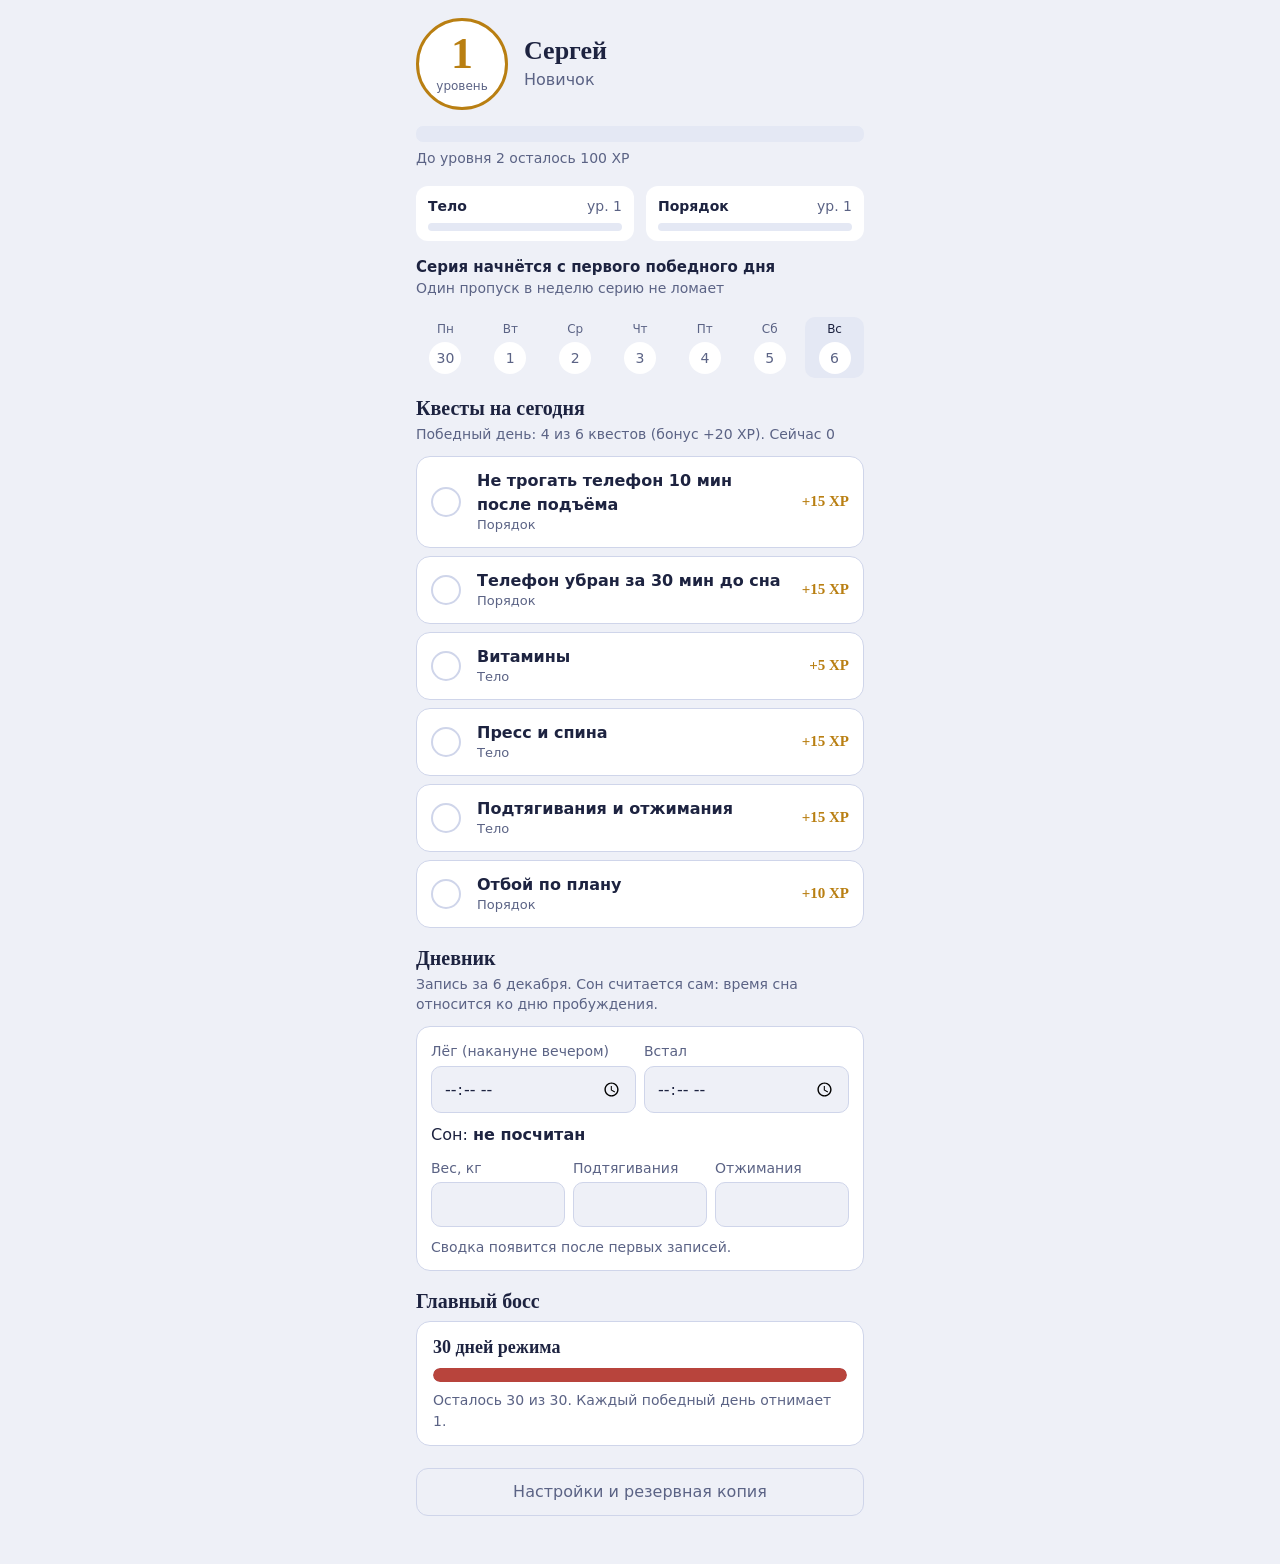
==== index.html @ e1e1463c "Add files via upload" ====
<!doctype html>
<html lang="ru">
<head>
<meta charset="utf-8">
<meta name="viewport" content="width=device-width, initial-scale=1, viewport-fit=cover">
<meta name="apple-mobile-web-app-capable" content="yes">
<meta name="mobile-web-app-capable" content="yes">
<meta name="apple-mobile-web-app-status-bar-style" content="black-translucent">
<meta name="apple-mobile-web-app-title" content="Квесты дня">
<meta name="theme-color" content="#161b2e">
<meta name="color-scheme" content="dark light">
<link rel="apple-touch-icon" href="[data-uri]">
<link rel="icon" href="[data-uri]">
<title>Квесты дня</title>
<style>
:root{
  --bg:#161b2e; --surface:#1f2640; --surface2:#283052; --line:#343e66;
  --text:#ece9f4; --muted:#9ba2c2;
  --gold:#e9b44c; --gold-ink:#2b1f05;
  --moss:#7cc79a; --moss-ink:#0f2a1b; --moss-bg:rgba(124,199,154,.14);
  --blood:#d9645b;
  --serif:"Iowan Old Style","Palatino Linotype",Georgia,serif;
  --sans:-apple-system,"SF Pro Text",system-ui,"Segoe UI",Roboto,sans-serif;
}
@media (prefers-color-scheme: light){
  :root{
    --bg:#eef0f7; --surface:#ffffff; --surface2:#e4e8f4; --line:#cfd5ea;
    --text:#1d2340; --muted:#5b6385;
    --gold:#b97f12; --gold-ink:#ffffff;
    --moss:#2f8a58; --moss-ink:#ffffff; --moss-bg:rgba(47,138,88,.12);
    --blood:#b8443c;
  }
}
*{box-sizing:border-box;-webkit-tap-highlight-color:transparent}
html,body{margin:0;background:var(--bg);color:var(--text);font:16px/1.45 var(--sans)}
body{padding:env(safe-area-inset-top) env(safe-area-inset-right) env(safe-area-inset-bottom) env(safe-area-inset-left)}
button,input,select,textarea{font:inherit;color:inherit}
button{cursor:pointer}
:focus-visible{outline:3px solid var(--gold);outline-offset:2px}
#app{max-width:480px;margin:0 auto;padding:18px 16px 48px}

.notice{background:var(--surface2);border-left:4px solid var(--blood);padding:10px 12px;border-radius:8px;font-size:14px;margin-bottom:14px}

/* Персонаж: единственный «громкий» элемент */
.hero{display:flex;align-items:center;gap:16px}
.lvl{flex:none;width:92px;height:92px;border-radius:50%;border:3px solid var(--gold);display:flex;flex-direction:column;align-items:center;justify-content:center;background:var(--surface)}
.lvl-n{font:700 44px/1 var(--serif);color:var(--gold)}
.lvl-w{font-size:12px;color:var(--muted);margin-top:2px}
.who h1{margin:0;font:700 26px/1.15 var(--serif)}
.who p{margin:2px 0 0;color:var(--muted)}
.bar{height:14px;border-radius:7px;background:var(--surface2);overflow:hidden}
.bar i{display:block;height:100%;border-radius:7px;background:var(--gold);transition:width .5s ease}
.xp{margin-top:16px;height:16px}
.hint{margin:6px 0 0;font-size:14px;color:var(--muted)}

.spheres{display:grid;grid-template-columns:1fr 1fr;gap:12px;margin-top:18px}
.sph{background:var(--surface);border-radius:12px;padding:10px 12px}
.sph-top{display:flex;justify-content:space-between;font-size:14px;margin-bottom:6px}
.sph-top b{font-weight:600}
.sph-top span{color:var(--muted)}
.sph .bar{height:8px}
.sph .bar i{background:var(--moss)}

.streak{margin:16px 0 0;font-size:15px}
.streak b{font-weight:700}
.streak span{display:block;color:var(--muted);font-size:14px}

.week{display:grid;grid-template-columns:repeat(7,1fr);gap:6px;margin:18px 0 6px}
.day{background:none;border:0;padding:4px 0;display:flex;flex-direction:column;align-items:center;gap:4px;border-radius:10px;min-height:56px}
.day .wd{font-size:12px;color:var(--muted)}
.day .num{width:32px;height:32px;border-radius:50%;display:flex;align-items:center;justify-content:center;font-size:14px;border:2px solid transparent;color:var(--muted);background:var(--surface)}
.day.part .num{border-color:var(--gold);color:var(--text)}
.day.win .num{background:var(--gold);color:var(--gold-ink);font-weight:700}
.day.sel{background:var(--surface2)}
.day.sel .wd{color:var(--text)}

h2{font:700 20px/1.2 var(--serif);margin:18px 0 4px}
.sub{margin:0 0 12px;color:var(--muted);font-size:14px}
.sub.ok{color:var(--moss)}

.quest{width:100%;display:grid;grid-template-columns:34px 1fr auto;gap:12px;align-items:center;text-align:left;background:var(--surface);border:1px solid var(--line);border-radius:14px;padding:12px 14px;margin-bottom:8px;min-height:64px;transition:background .2s,border-color .2s}
.quest .chk{width:30px;height:30px;border-radius:50%;border:2px solid var(--line);display:flex;align-items:center;justify-content:center}
.quest .chk svg{width:16px;height:16px;stroke:var(--moss-ink);stroke-width:3;fill:none;opacity:0}
.quest .qt{display:block;font-weight:600}
.quest .qs{display:block;font-size:13px;color:var(--muted)}
.quest .qx{font:700 15px var(--serif);color:var(--gold)}
.quest.done{background:var(--moss-bg);border-color:var(--moss)}
.quest.done .chk{background:var(--moss);border-color:var(--moss)}
.quest.done .chk svg{opacity:1}
.quest.done .qt{color:var(--muted)}
.empty{background:var(--surface);border-radius:14px;padding:16px;color:var(--muted)}

.boss{background:var(--surface);border:1px solid var(--line);border-radius:14px;padding:14px 16px;margin-top:8px}
.boss h3{margin:0 0 10px;font:700 18px/1.25 var(--serif)}
.boss .bar i{background:var(--blood)}
.boss p{margin:8px 0 0;font-size:14px;color:var(--muted)}
.boss.dead{border-color:var(--gold)}
.boss.dead h3{color:var(--gold)}

.btn{display:block;width:100%;border:0;border-radius:12px;padding:13px 16px;font-weight:600;background:var(--gold);color:var(--gold-ink);min-height:48px}
.ghost{background:var(--surface2);border:1px solid var(--line);border-radius:10px;padding:10px 12px;min-height:44px}
.link{margin-top:22px;background:none;border:1px solid var(--line);border-radius:12px;color:var(--muted);width:100%;min-height:48px}

/* Тост и модалка */
#toast{position:fixed;left:50%;bottom:calc(24px + env(safe-area-inset-bottom));transform:translate(-50%,20px);background:var(--surface2);border:1px solid var(--gold);color:var(--text);padding:10px 16px;border-radius:12px;max-width:min(92vw,440px);font-size:15px;opacity:0;pointer-events:none;transition:opacity .2s,transform .2s;z-index:30;text-align:center}
#toast.show{opacity:1;transform:translate(-50%,0)}
#modal{position:fixed;inset:0;background:rgba(10,12,24,.7);display:none;align-items:center;justify-content:center;padding:24px;z-index:40}
#modal.open{display:flex}
.mcard{background:var(--surface);border:2px solid var(--gold);border-radius:18px;padding:24px 20px;max-width:360px;width:100%;text-align:center}
.mcard h2{margin:0 0 8px;color:var(--gold);font-size:26px}
.mcard p{margin:0 0 8px}
.mcard .btn{margin-top:14px}

/* Настройки */
#overlay{position:fixed;inset:0;background:rgba(10,12,24,.6);display:none;z-index:20}
#overlay.open{display:block}
.sheet{position:absolute;left:0;right:0;bottom:0;max-width:480px;margin:0 auto;max-height:92vh;overflow:auto;background:var(--bg);border-radius:20px 20px 0 0;padding:18px 16px calc(28px + env(safe-area-inset-bottom));border:1px solid var(--line)}
.sheet h2{margin-top:6px}
.sheet h3{font:700 17px var(--serif);margin:22px 0 8px}
.sheet label{display:block;font-size:14px;color:var(--muted);margin:10px 0 4px}
.sheet input[type=text],.sheet input[type=number],.sheet select,.sheet textarea{width:100%;background:var(--surface);border:1px solid var(--line);border-radius:10px;padding:10px 12px;min-height:44px}
.sheet textarea{min-height:110px;font:12px/1.4 ui-monospace,Menlo,monospace}
.qe{background:var(--surface);border:1px solid var(--line);border-radius:12px;padding:10px;margin-bottom:8px}
.qe input{background:var(--bg)!important}
.qe-row{display:grid;grid-template-columns:1fr 1fr auto;gap:8px;margin-top:8px}
.qe-row select{background:var(--bg)!important}
.row2{display:grid;grid-template-columns:1fr 1fr;gap:8px;margin-top:8px}
.msg{font-size:14px;color:var(--muted);margin:8px 0 0;min-height:1.4em}
.danger{color:var(--blood);border-color:var(--blood)}

/* Дневник и подсказки */
.logbox{background:var(--surface);border:1px solid var(--line);border-radius:14px;padding:12px 14px}
.logbox label{display:block;font-size:14px;color:var(--muted);margin:2px 0 4px}
.logbox input{width:100%;min-width:0;background:var(--bg);border:1px solid var(--line);border-radius:10px;padding:10px 12px;min-height:44px}
.logbox .row2{margin-top:0}
.row3{display:grid;grid-template-columns:1fr 1fr 1fr;gap:8px}
.sleepline{margin:10px 0}
.logbox .sub{margin:10px 0 0}
.ramp{display:flex;gap:12px;align-items:center;justify-content:space-between;background:var(--surface2);border-left:4px solid var(--gold);border-radius:10px;padding:10px 12px;margin:0 0 8px;font-size:14px}
.ramp .ghost{flex:none}

@media (prefers-reduced-motion: reduce){*{transition:none!important;animation:none!important}}
</style>
</head>
<body>
<main id="app"></main>
<div id="toast" role="status" aria-live="polite"></div>
<div id="modal" role="dialog" aria-modal="true"></div>
<div id="overlay"></div>

<script>
(function(){
'use strict';

var KEY = 'quest-life-v1';
var WIN_BONUS = 20;      // бонус XP за победный день
var WIN_SHARE = 0.6;     // доля квестов для победного дня
var MAX_Q = 6;           // максимум квестов (принцип Парето: только главное)
// «Ступени» для мягкого сокращения телефона: старт, шаг и потолок в минутах
var RAMP = {
  am: { def: 10, step: 5,  max: 60, label: 'Утро без телефона' },
  pm: { def: 30, step: 10, max: 90, label: 'Вечер без телефона' }
};
var KINDS = ['am', 'pm', 'vit', 'abs'];
var SPH = { body: 'Тело', order: 'Порядок' };
var TITLES = ['Новичок','Ученик','Странник','Следопыт','Воин','Ветеран','Мастер','Наставник','Легенда'];
var WD = ['Вс','Пн','Вт','Ср','Чт','Пт','Сб'];

var storageOk = true;
var state;
var sel;

/* ---------- даты ---------- */
function pad(n){ return (n < 10 ? '0' : '') + n; }
function ds(d){ return d.getFullYear() + '-' + pad(d.getMonth() + 1) + '-' + pad(d.getDate()); }
function todayStr(){ return ds(new Date()); }
function parseDate(s){ var p = s.split('-').map(Number); return new Date(p[0], p[1] - 1, p[2]); }
function addDays(s, n){ var d = parseDate(s); d.setDate(d.getDate() + n); return ds(d); }
function fmt(s){ return parseDate(s).toLocaleDateString('ru-RU', { day: 'numeric', month: 'long' }); }

function esc(s){
  return String(s).replace(/[&<>"']/g, function(c){
    return { '&': '&amp;', '<': '&lt;', '>': '&gt;', '"': '&quot;', "'": '&#39;' }[c];
  });
}

/* ---------- названия, сон, дневник ---------- */
function qTitle(q){
  if (q.k === 'am') return 'Не трогать телефон ' + q.m + ' мин после подъёма';
  if (q.k === 'pm') return 'Телефон убран за ' + q.m + ' мин до сна';
  return q.t;
}

function toMin(v){
  if (!/^\d{2}:\d{2}$/.test(v || '')) return null;
  var p = v.split(':');
  return Number(p[0]) * 60 + Number(p[1]);
}

function sleepMin(l){
  if (!l) return null;
  var b = toMin(l.bed), w = toMin(l.wake);
  if (b === null || w === null) return null;
  var d = w - b;
  if (d < 0) d += 1440;
  return d === 0 ? null : d;
}

function hm(m){ return Math.floor(m / 60) + ' ч ' + pad(m % 60) + ' мин'; }
function sleepText(l){ var m = sleepMin(l); return m === null ? 'не посчитан' : hm(m); }
function num(v){ return String(v).replace('.', ','); }

function logSummary(){
  var tot = 0, cnt = 0, ws = [];
  for (var i = 6; i >= 0; i--) {
    var l = state.log[addDays(sel, -i)];
    if (!l) continue;
    var m = sleepMin(l);
    if (m !== null) { tot += m; cnt++; }
    if (l.w != null) ws.push(l.w);
  }
  var parts = [];
  if (cnt) parts.push('Сон за 7 дней: в среднем ' + hm(Math.round(tot / cnt)) + ' (записей: ' + cnt + ')');
  if (ws.length > 1) {
    var dl = Math.round((ws[ws.length - 1] - ws[0]) * 10) / 10;
    parts.push('вес ' + (dl > 0 ? '+' : '') + num(dl) + ' кг за период');
  } else if (ws.length === 1) {
    parts.push('вес ' + num(ws[0]) + ' кг');
  }
  return parts.length ? parts.join('. ') + '.' : 'Сводка появится после первых записей.';
}

function logHtml(){
  var l = state.log[sel] || {};
  return '<h2>Дневник</h2>' +
    '<p class="sub">Запись за ' + esc(fmt(sel)) + '. Сон считается сам: время сна относится ко дню пробуждения.</p>' +
    '<div class="logbox">' +
      '<div class="row2">' +
        '<div><label for="l-bed">Лёг (накануне вечером)</label><input id="l-bed" type="time" value="' + esc(l.bed || '') + '"></div>' +
        '<div><label for="l-wake">Встал</label><input id="l-wake" type="time" value="' + esc(l.wake || '') + '"></div>' +
      '</div>' +
      '<p class="sleepline">Сон: <b id="sleep-val">' + sleepText(l) + '</b></p>' +
      '<div class="row3">' +
        '<div><label for="l-w">Вес, кг</label><input id="l-w" type="text" inputmode="decimal" value="' + (l.w != null ? num(l.w) : '') + '"></div>' +
        '<div><label for="l-pu">Подтягивания</label><input id="l-pu" type="text" inputmode="numeric" value="' + (l.pu != null ? l.pu : '') + '"></div>' +
        '<div><label for="l-ps">Отжимания</label><input id="l-ps" type="text" inputmode="numeric" value="' + (l.ps != null ? l.ps : '') + '"></div>' +
      '</div>' +
      '<p class="sub" id="log-sum">' + logSummary() + '</p>' +
    '</div>';
}

function updateLogDerived(){
  var a = document.getElementById('sleep-val');
  var b = document.getElementById('log-sum');
  if (a) a.textContent = sleepText(state.log[sel]);
  if (b) b.textContent = logSummary();
}

// Подсказка поднять ступень, если квест держится 5 дней из последних 7
function rampHints(){
  var t = todayStr(), html = '';
  state.quests.forEach(function(q){
    var r = RAMP[q.k];
    if (!r || q.m >= r.max) return;
    var c = 0;
    for (var i = 0; i < 7; i++) {
      var d = state.days[addDays(t, -i)];
      if (d && d.done && d.done[q.id]) c++;
    }
    if (c >= 5) {
      html += '<div class="ramp"><span>' + r.label + ': получается ' + c + ' дней из 7. Можно поднять ступень до ' +
        Math.min(r.max, q.m + r.step) + ' мин.</span>' +
        '<button class="ghost" data-a="ramp" data-id="' + esc(q.id) + '">Прибавить</button></div>';
    }
  });
  return html;
}

function csvText(){
  var dates = {};
  Object.keys(state.log).forEach(function(k){ dates[k] = 1; });
  Object.keys(state.days).forEach(function(k){
    var d = state.days[k];
    if (d && d.done && Object.keys(d.done).length) dates[k] = 1;
  });
  var vit = [], abs = [];
  state.quests.forEach(function(q){
    if (q.k === 'vit') vit.push(q.id);
    if (q.k === 'abs') abs.push(q.id);
  });
  function any(day, ids){
    return ids.some(function(id){ return day && day.done && day.done[id]; }) ? 1 : 0;
  }
  var rows = ['Дата;Лёг;Встал;Спал;Вес;Витамины;Пресс/спина;Подтягивания;Отжимания'];
  Object.keys(dates).sort().forEach(function(k){
    var l = state.log[k] || {}, day = state.days[k];
    var m = sleepMin(l);
    var p = k.split('-');
    rows.push([
      p[2] + '.' + p[1] + '.' + p[0], l.bed || '', l.wake || '',
      m === null ? '' : Math.floor(m / 60) + ':' + pad(m % 60),
      l.w != null ? num(l.w) : '', any(day, vit), any(day, abs),
      l.pu != null ? l.pu : '', l.ps != null ? l.ps : ''
    ].join(';'));
  });
  return rows.join('\n');
}

/* ---------- состояние и сохранение ---------- */
function defaults(){
  return {
    v: 1,
    name: 'Сергей',
    quests: [
      { id: 'q1', t: '', k: 'am', m: RAMP.am.def, s: 'order', x: 15 },
      { id: 'q2', t: '', k: 'pm', m: RAMP.pm.def, s: 'order', x: 15 },
      { id: 'q3', t: 'Витамины', k: 'vit', s: 'body', x: 5 },
      { id: 'q4', t: 'Пресс и спина', k: 'abs', s: 'body', x: 15 },
      { id: 'q5', t: 'Подтягивания и отжимания', s: 'body', x: 15 },
      { id: 'q6', t: 'Отбой по плану', s: 'order', x: 10 }
    ],
    days: {},
    log: {},
    boss: { name: '30 дней режима', hp: 30, start: todayStr(), reward: '' }
  };
}

function migrate(o){
  var d = defaults();
  if (!o || typeof o !== 'object') return d;
  var quests = d.quests;
  if (Array.isArray(o.quests)) {
    quests = o.quests.slice(0, MAX_Q).map(function(q, i){
      var x = Number(q && q.x);
      var k = (q && KINDS.indexOf(q.k) >= 0) ? q.k : undefined;
      var item = {
        id: String((q && q.id) || ('q' + Date.now() + i)),
        t: String((q && q.t) || (k ? '' : 'Квест')),
        s: (q && q.s === 'body') ? 'body' : 'order',
        x: [5, 10, 15, 20].indexOf(x) >= 0 ? x : 10
      };
      if (k) item.k = k;
      if (RAMP[k]) item.m = Math.max(1, Math.min(RAMP[k].max, parseInt(q.m, 10) || RAMP[k].def));
      return item;
    });
  }
  var boss = d.boss;
  if (o.boss && typeof o.boss === 'object') {
    boss = {
      name: String(o.boss.name || d.boss.name),
      hp: Math.max(1, parseInt(o.boss.hp, 10) || d.boss.hp),
      start: /^\d{4}-\d{2}-\d{2}$/.test(o.boss.start || '') ? o.boss.start : d.boss.start,
      reward: String(o.boss.reward || '')
    };
  }
  return {
    v: 1,
    name: typeof o.name === 'string' ? o.name : d.name,
    quests: quests,
    days: (o.days && typeof o.days === 'object') ? o.days : {},
    log: (o.log && typeof o.log === 'object') ? o.log : {},
    boss: boss
  };
}

function load(){
  try {
    localStorage.setItem(KEY + '-test', '1');
    localStorage.removeItem(KEY + '-test');
  } catch (e) { storageOk = false; return defaults(); }
  try {
    var raw = localStorage.getItem(KEY);
    if (raw) return migrate(JSON.parse(raw));
  } catch (e) { /* повреждённые данные: начинаем заново */ }
  return defaults();
}

function save(){
  if (!storageOk) return;
  try { localStorage.setItem(KEY, JSON.stringify(state)); }
  catch (e) { storageOk = false; renderMain(); }
}

/* ---------- расчёты ---------- */
function isWin(day){
  if (!day || !day.done) return false;
  var c = Object.keys(day.done).length;
  var n = Math.max(day.n || 0, c);
  return c > 0 && c >= Math.ceil(n * WIN_SHARE);
}

function levelInfo(xp, base, step){
  var l = 1, need = base, rest = xp;
  while (rest >= need) { rest -= need; l++; need = base + step * (l - 1); }
  return { level: l, into: rest, need: need };
}

function xpOf(){
  var tot = 0, sph = { body: 0, order: 0 };
  Object.keys(state.days).forEach(function(k){
    var day = state.days[k];
    if (!day || !day.done) return;
    Object.keys(day.done).forEach(function(id){
      var e = day.done[id];
      if (!e) return;
      tot += e.x;
      sph[e.s] = (sph[e.s] || 0) + e.x;
    });
    if (isWin(day)) tot += WIN_BONUS;
  });
  return { tot: tot, sph: sph };
}

function levels(){
  var x = xpOf();
  return {
    t: levelInfo(x.tot, 100, 50).level,
    body: levelInfo(x.sph.body || 0, 80, 40).level,
    order: levelInfo(x.sph.order || 0, 80, 40).level
  };
}

function firstDate(){
  var f = null;
  Object.keys(state.days).forEach(function(k){
    var d = state.days[k];
    if (d && d.done && Object.keys(d.done).length && (f === null || k < f)) f = k;
  });
  return f;
}

// Серия побед подряд. Один пропуск прощается (щит), не чаще раза в 7 дней.
function streakInfo(){
  var first = firstDate(), t = todayStr();
  if (!first) return { n: 0, shield: true };
  var todayWin = isWin(state.days[t]);
  var cur = todayWin ? t : addDays(t, -1);
  var age = todayWin ? 0 : 1;
  var n = 0, since = 99, forgiveAge = null;
  while (cur >= first) {
    if (isWin(state.days[cur])) { n++; since++; }
    else if (since >= 6) { since = 0; if (forgiveAge === null) forgiveAge = age; }
    else break;
    cur = addDays(cur, -1);
    age++;
  }
  return { n: n, shield: forgiveAge === null || forgiveAge >= 7 };
}

function bossInfo(){
  var b = state.boss, w = 0;
  Object.keys(state.days).forEach(function(k){
    if (k >= b.start && isWin(state.days[k])) w++;
  });
  var hp = Math.max(1, parseInt(b.hp, 10) || 1);
  return { wins: w, hp: hp, left: Math.max(0, hp - w) };
}

/* ---------- интерфейс ---------- */
var app = document.getElementById('app');
var toastEl = document.getElementById('toast');
var modalEl = document.getElementById('modal');
var overlay = document.getElementById('overlay');
var toastTimer = null;

function toast(msg){
  toastEl.textContent = msg;
  toastEl.classList.add('show');
  clearTimeout(toastTimer);
  toastTimer = setTimeout(function(){ toastEl.classList.remove('show'); }, 2400);
}

function modal(title, lines){
  modalEl.innerHTML =
    '<div class="mcard"><h2>' + esc(title) + '</h2>' +
    lines.map(function(l){ return '<p>' + esc(l) + '</p>'; }).join('') +
    '<button class="btn" data-a="mclose">Дальше</button></div>';
  modalEl.classList.add('open');
  var b = modalEl.querySelector('button');
  if (b && b.focus) b.focus();
}

function titleFor(level){ return TITLES[Math.min(level - 1, TITLES.length - 1)]; }

function renderMain(){
  var x = xpOf();
  var L = levelInfo(x.tot, 100, 50);
  var B = levelInfo(x.sph.body || 0, 80, 40);
  var O = levelInfo(x.sph.order || 0, 80, 40);
  var st = streakInfo(), bo = bossInfo(), t = todayStr();
  var day = state.days[sel] || { done: {}, n: 0 };
  var doneCount = Object.keys(day.done || {}).length;
  var qn = state.quests.length;
  var need = Math.ceil(qn * WIN_SHARE);
  var win = isWin(day);

  var week = '';
  for (var i = 6; i >= 0; i--) {
    var d = addDays(t, -i);
    var dd = state.days[d];
    var cnt = (dd && dd.done) ? Object.keys(dd.done).length : 0;
    var cls = isWin(dd) ? 'win' : (cnt ? 'part' : '');
    week += '<button class="day ' + cls + (d === sel ? ' sel' : '') + '" data-a="sel" data-d="' + d +
      '" aria-pressed="' + (d === sel) + '" aria-label="' + esc(fmt(d)) + '">' +
      '<span class="wd">' + WD[parseDate(d).getDay()] + '</span>' +
      '<span class="num">' + parseDate(d).getDate() + '</span></button>';
  }

  var quests = '';
  if (!qn) {
    quests = '<div class="empty">Квестов пока нет. Добавьте их в настройках.</div>';
  } else {
    state.quests.forEach(function(q){
      var done = !!(day.done && day.done[q.id]);
      quests += '<button class="quest' + (done ? ' done' : '') + '" data-a="tog" data-id="' + esc(q.id) +
        '" aria-pressed="' + done + '">' +
        '<span class="chk"><svg viewBox="0 0 16 16" aria-hidden="true"><path d="M3 8.5l3.2 3L13 4.5"/></svg></span>' +
        '<span><span class="qt">' + esc(qTitle(q)) + '</span><span class="qs">' + SPH[q.s] + '</span></span>' +
        '<span class="qx">+' + q.x + ' XP</span></button>';
    });
  }

  var subCls = win ? 'sub ok' : 'sub';
  var subTxt = win
    ? 'Победный день. Бонус +' + WIN_BONUS + ' XP получен'
    : 'Победный день: ' + need + ' из ' + qn + ' квестов (бонус +' + WIN_BONUS + ' XP). Сейчас ' + doneCount;

  var streakTxt, streakSub;
  if (st.n === 0) {
    streakTxt = 'Серия начнётся с первого победного дня';
    streakSub = 'Один пропуск в неделю серию не ломает';
  } else {
    streakTxt = 'Серия: ' + st.n + ' ' + plural(st.n, 'день', 'дня', 'дней');
    streakSub = st.shield
      ? 'Щит готов: один пропуск не сломает серию'
      : 'Щит использован: следующий пропуск обнулит серию';
  }

  var dead = bo.left === 0;
  var bossHtml =
    '<div class="boss' + (dead ? ' dead' : '') + '">' +
    '<h3>' + esc(state.boss.name) + (dead ? ': повержен' : '') + '</h3>' +
    '<div class="bar"><i style="width:' + Math.round(bo.left / bo.hp * 100) + '%"></i></div>' +
    '<p>' + (dead
      ? 'Все ' + bo.hp + ' побед-дней набраны.'
      : 'Осталось ' + bo.left + ' из ' + bo.hp + '. Каждый победный день отнимает 1.') + '</p>' +
    (state.boss.reward ? '<p>Награда: ' + esc(state.boss.reward) + '</p>' : '') +
    (dead ? '<p><button class="btn" data-a="set">Назначить нового босса</button></p>' : '') +
    '</div>';

  app.innerHTML =
    (storageOk ? '' : '<div class="notice">Сохранение недоступно в этом окне: прогресс пропадёт при закрытии. Откройте файл в Safari или Chrome.</div>') +
    '<section class="hero">' +
      '<div class="lvl"><span class="lvl-n">' + L.level + '</span><span class="lvl-w">уровень</span></div>' +
      '<div class="who"><h1>' + esc(state.name) + '</h1><p>' + titleFor(L.level) + '</p></div>' +
    '</section>' +
    '<div class="bar xp" role="progressbar" aria-valuemin="0" aria-valuemax="' + L.need + '" aria-valuenow="' + L.into + '"><i style="width:' + Math.round(L.into / L.need * 100) + '%"></i></div>' +
    '<p class="hint">До уровня ' + (L.level + 1) + ' осталось ' + (L.need - L.into) + ' XP</p>' +
    '<div class="spheres">' +
      sphereHtml('Тело', B) + sphereHtml('Порядок', O) +
    '</div>' +
    '<p class="streak"><b>' + streakTxt + '</b><span>' + streakSub + '</span></p>' +
    '<div class="week">' + week + '</div>' +
    '<h2>' + (sel === t ? 'Квесты на сегодня' : 'Квесты за ' + esc(fmt(sel))) + '</h2>' +
    '<p class="' + subCls + '">' + subTxt + '</p>' +
    quests + rampHints() + logHtml() +
    '<h2>Главный босс</h2>' + bossHtml +
    '<button class="link" data-a="set">Настройки и резервная копия</button>';
}

function sphereHtml(name, info){
  return '<div class="sph"><div class="sph-top"><b>' + name + '</b><span>ур. ' + info.level + '</span></div>' +
    '<div class="bar"><i style="width:' + Math.round(info.into / info.need * 100) + '%"></i></div></div>';
}

function plural(n, a, b, c){
  var m = n % 100, k = n % 10;
  if (m >= 11 && m <= 14) return c;
  if (k === 1) return a;
  if (k >= 2 && k <= 4) return b;
  return c;
}

/* ---------- действия ---------- */
function toggle(date, id){
  var q = null;
  state.quests.forEach(function(item){ if (item.id === id) q = item; });
  if (!q) return;
  var before = levels();
  var bossBefore = bossInfo().left;
  var day = state.days[date] || (state.days[date] = { done: {}, n: 0 });
  if (!day.done) day.done = {};
  day.n = state.quests.length;
  var wasWin = isWin(day);
  var added;
  if (day.done[id]) { delete day.done[id]; added = false; }
  else { day.done[id] = { x: q.x, s: q.s }; added = true; }
  save();
  renderMain();

  var after = levels();
  var bossAfter = bossInfo().left;
  if (added) {
    var m = '+' + q.x + ' XP, ' + SPH[q.s];
    if (isWin(day) && !wasWin) m += '. Победный день: +' + WIN_BONUS + ' XP';
    toast(m);
  } else {
    toast('Отметка снята');
  }

  var lines = [];
  var title = '';
  if (bossBefore > 0 && bossAfter === 0) {
    title = 'Босс повержен';
    lines.push(state.boss.reward ? 'Награда: ' + state.boss.reward : 'Назначьте себе награду и нового босса в настройках.');
  }
  if (after.t > before.t) {
    if (!title) title = 'Уровень ' + after.t;
    lines.push('Новый уровень: ' + after.t + '. Титул: ' + titleFor(after.t));
  }
  ['body', 'order'].forEach(function(k){
    if (after[k] > before[k]) lines.push(SPH[k] + ': уровень ' + after[k]);
  });
  if (title) modal(title, lines);
  else if (lines.length) toast(lines.join('. '));
}

function opt(v, label, cur){
  return '<option value="' + v + '"' + (String(v) === String(cur) ? ' selected' : '') + '>' + label + '</option>';
}

function settingsHTML(){
  var qs = state.quests.map(function(q, i){
    return '<div class="qe" data-i="' + i + '">' +
      (RAMP[q.k]
        ? '<label for="qm' + i + '">' + RAMP[q.k].label + ', минут (до ' + RAMP[q.k].max + ')</label>' +
          '<input id="qm' + i + '" class="f-qm" type="text" inputmode="numeric" value="' + q.m + '">'
        : '<input class="f-qt" type="text" maxlength="60" value="' + esc(q.t) + '" aria-label="Название квеста ' + (i + 1) + '">') +
      '<div class="qe-row">' +
        '<select class="f-qs" aria-label="Сфера">' + opt('body', 'Тело', q.s) + opt('order', 'Порядок', q.s) + '</select>' +
        '<select class="f-qx" aria-label="Награда">' + [5, 10, 15, 20].map(function(v){ return opt(v, v + ' XP', q.x); }).join('') + '</select>' +
        '<button class="ghost" data-a="qdel" data-i="' + i + '">Удалить</button>' +
      '</div></div>';
  }).join('');

  return '<div class="sheet">' +
    '<h2>Настройки</h2>' +
    '<label for="f-name">Имя героя</label>' +
    '<input id="f-name" type="text" maxlength="30" value="' + esc(state.name) + '">' +
    '<h3>Квесты (не больше ' + MAX_Q + ')</h3>' +
    '<p class="msg">Оставляйте только то, что даёт основной результат. Сложным привычкам давайте больше XP.</p>' +
    qs +
    '<button class="ghost" style="width:100%" data-a="qadd"' + (state.quests.length >= MAX_Q ? ' disabled' : '') + '>Добавить квест</button>' +
    '<h3>Главный босс</h3>' +
    '<label for="f-bn">Название цели</label>' +
    '<input id="f-bn" type="text" maxlength="60" value="' + esc(state.boss.name) + '">' +
    '<div class="row2">' +
      '<div><label for="f-bh">Сколько победных дней</label><input id="f-bh" type="number" min="1" max="365" inputmode="numeric" value="' + esc(state.boss.hp) + '"></div>' +
      '<div><label for="f-br">Награда за победу</label><input id="f-br" type="text" maxlength="60" value="' + esc(state.boss.reward) + '"></div>' +
    '</div>' +
    '<p class="msg">Босс считает победные дни с ' + esc(fmt(state.boss.start)) + '.</p>' +
    '<button class="ghost" style="width:100%" data-a="bnew">Новый босс: считать с сегодняшнего дня</button>' +
    '<h3>Резервная копия</h3>' +
    '<p class="msg">Скопируйте текст и сохраните в заметках. Чтобы восстановить, вставьте его сюда и нажмите «Загрузить».</p>' +
    '<textarea id="bk" aria-label="Резервная копия">' + esc(JSON.stringify(state)) + '</textarea>' +
    '<div class="row2"><button class="ghost" data-a="copy">Копировать</button><button class="ghost" data-a="import">Загрузить</button></div>' +
    '<p class="msg" id="bk-msg"></p>' +
    '<h3>Таблица (как раньше)</h3>' +
    '<p class="msg">Дата, лёг, встал, сон, вес, витамины, пресс/спина, подтягивания, отжимания. Вставляется в Excel или Google Таблицы.</p>' +
    '<textarea id="csv" aria-label="Таблица" readonly></textarea>' +
    '<button class="ghost" style="width:100%;margin-top:8px" data-a="copycsv">Показать и копировать таблицу</button>' +
    '<button class="ghost danger" style="width:100%;margin-top:8px" data-a="reset">Сбросить весь прогресс</button>' +
    '<button class="btn" style="margin-top:16px" data-a="close">Готово</button>' +
    '</div>';
}

function openSettings(){
  overlay.innerHTML = settingsHTML();
  overlay.classList.add('open');
}

function refreshSettings(){
  var sheet = overlay.querySelector('.sheet');
  var top = sheet ? sheet.scrollTop : 0;
  overlay.innerHTML = settingsHTML();
  var s2 = overlay.querySelector('.sheet');
  if (s2) s2.scrollTop = top;
}

function setMsg(text){
  var m = document.getElementById('bk-msg');
  if (m) m.textContent = text;
}

/* ---------- обработчики ---------- */
app.addEventListener('click', function(e){
  var b = e.target.closest('[data-a]');
  if (!b) return;
  var a = b.getAttribute('data-a');
  if (a === 'tog') toggle(sel, b.getAttribute('data-id'));
  else if (a === 'sel') { sel = b.getAttribute('data-d'); renderMain(); }
  else if (a === 'set') openSettings();
  else if (a === 'ramp') {
    var rq = null;
    state.quests.forEach(function(item){ if (item.id === b.getAttribute('data-id')) rq = item; });
    if (rq && RAMP[rq.k]) {
      rq.m = Math.min(RAMP[rq.k].max, rq.m + RAMP[rq.k].step);
      save(); renderMain();
      toast('Новая ступень: ' + qTitle(rq));
    }
  }
});

// Дневник: сохраняем по завершении ввода, без перерисовки (чтобы не закрывался выбор времени)
app.addEventListener('change', function(e){
  var el = e.target, id = el.id || '';
  if (id.indexOf('l-') !== 0) return;
  var l = state.log[sel] || (state.log[sel] = {});
  var v = String(el.value || '').trim();
  if (id === 'l-bed') { if (v) l.bed = v; else delete l.bed; }
  else if (id === 'l-wake') { if (v) l.wake = v; else delete l.wake; }
  else if (id === 'l-w') {
    var n = parseFloat(v.replace(',', '.'));
    if (isNaN(n) || n <= 0 || n > 400) delete l.w; else l.w = Math.round(n * 10) / 10;
  } else if (id === 'l-pu' || id === 'l-ps') {
    var k = id === 'l-pu' ? 'pu' : 'ps';
    var c = parseInt(v, 10);
    if (isNaN(c) || c < 0 || c > 9999) delete l[k]; else l[k] = c;
  }
  if (!Object.keys(l).length) delete state.log[sel];
  save();
  updateLogDerived();
});

modalEl.addEventListener('click', function(e){
  if (e.target.closest('[data-a="mclose"]') || e.target === modalEl) modalEl.classList.remove('open');
});

overlay.addEventListener('input', function(e){
  var el = e.target;
  var row = el.closest('.qe');
  if (el.id === 'f-name') state.name = el.value;
  else if (el.id === 'f-bn') state.boss.name = el.value;
  else if (el.id === 'f-br') state.boss.reward = el.value;
  else if (el.id === 'f-bh') state.boss.hp = Math.max(1, parseInt(el.value, 10) || 1);
  else if (row && el.classList.contains('f-qt')) state.quests[Number(row.getAttribute('data-i'))].t = el.value;
  else if (row && el.classList.contains('f-qm')) {
    var rq = state.quests[Number(row.getAttribute('data-i'))];
    var mm = parseInt(el.value, 10);
    if (!mm) return;
    rq.m = Math.max(1, Math.min(RAMP[rq.k].max, mm));
  }
  else return;
  save();
  renderMain();
});

overlay.addEventListener('change', function(e){
  var el = e.target;
  var row = el.closest('.qe');
  if (!row) return;
  var q = state.quests[Number(row.getAttribute('data-i'))];
  if (el.classList.contains('f-qs')) q.s = el.value === 'body' ? 'body' : 'order';
  else if (el.classList.contains('f-qx')) q.x = Number(el.value);
  save();
  renderMain();
});

var resetArmed = false;
overlay.addEventListener('click', function(e){
  if (e.target === overlay) { overlay.classList.remove('open'); return; }
  var b = e.target.closest('[data-a]');
  if (!b) return;
  var a = b.getAttribute('data-a');
  if (a === 'close') {
    overlay.classList.remove('open');
  } else if (a === 'qadd') {
    if (state.quests.length < MAX_Q) {
      state.quests.push({ id: 'q' + Date.now(), t: 'Новый квест', s: 'body', x: 10 });
      save(); renderMain(); refreshSettings();
    }
  } else if (a === 'qdel') {
    state.quests.splice(Number(b.getAttribute('data-i')), 1);
    save(); renderMain(); refreshSettings();
  } else if (a === 'bnew') {
    state.boss.start = todayStr();
    save(); renderMain(); refreshSettings();
  } else if (a === 'copy') {
    var ta = document.getElementById('bk');
    ta.value = JSON.stringify(state);
    ta.focus(); ta.select();
    try { ta.setSelectionRange(0, ta.value.length); } catch (er) {}
    var ok = false;
    try { ok = document.execCommand('copy'); } catch (er2) {}
    setMsg(ok ? 'Скопировано.' : 'Текст выделен: скопируйте его через меню телефона.');
  } else if (a === 'copycsv') {
    var ct = document.getElementById('csv');
    ct.value = csvText();
    ct.focus(); ct.select();
    try { ct.setSelectionRange(0, ct.value.length); } catch (er4) {}
    var ok2 = false;
    try { ok2 = document.execCommand('copy'); } catch (er5) {}
    setMsg(ok2 ? 'Таблица скопирована.' : 'Таблица выделена: скопируйте её через меню телефона.');
  } else if (a === 'import') {
    var raw = document.getElementById('bk').value;
    try {
      var obj = JSON.parse(raw);
      if (!obj || !Array.isArray(obj.quests) || typeof obj.days !== 'object') throw new Error('bad');
      state = migrate(obj);
      save(); renderMain(); refreshSettings();
      setMsg('Данные загружены.');
    } catch (er3) {
      setMsg('Не получилось прочитать копию. Проверьте, что вставлен весь текст.');
    }
  } else if (a === 'reset') {
    if (!resetArmed) {
      resetArmed = true;
      b.textContent = 'Нажмите ещё раз: прогресс будет удалён';
      setTimeout(function(){ resetArmed = false; if (b) b.textContent = 'Сбросить весь прогресс'; }, 4000);
    } else {
      resetArmed = false;
      state = defaults();
      sel = todayStr();
      save(); renderMain();
      overlay.classList.remove('open');
      toast('Прогресс сброшен');
    }
  }
});

// Новый день: при возврате в приложение обновляем «сегодня»
var lastToday = todayStr();
document.addEventListener('visibilitychange', function(){
  if (document.visibilityState !== 'visible') return;
  var t = todayStr();
  if (t !== lastToday) { if (sel === lastToday) sel = t; lastToday = t; renderMain(); }
});

/* ---------- старт ---------- */
state = load();
sel = todayStr();
renderMain();

// Офлайн: сохраняем приложение в кеш телефона (работает при открытии по https)
if ('serviceWorker' in navigator && /^https?:$/.test(location.protocol)) {
  window.addEventListener('load', function(){
    navigator.serviceWorker.register('sw.js').catch(function(){});
  });
}
})();
</script>
</body>
</html>
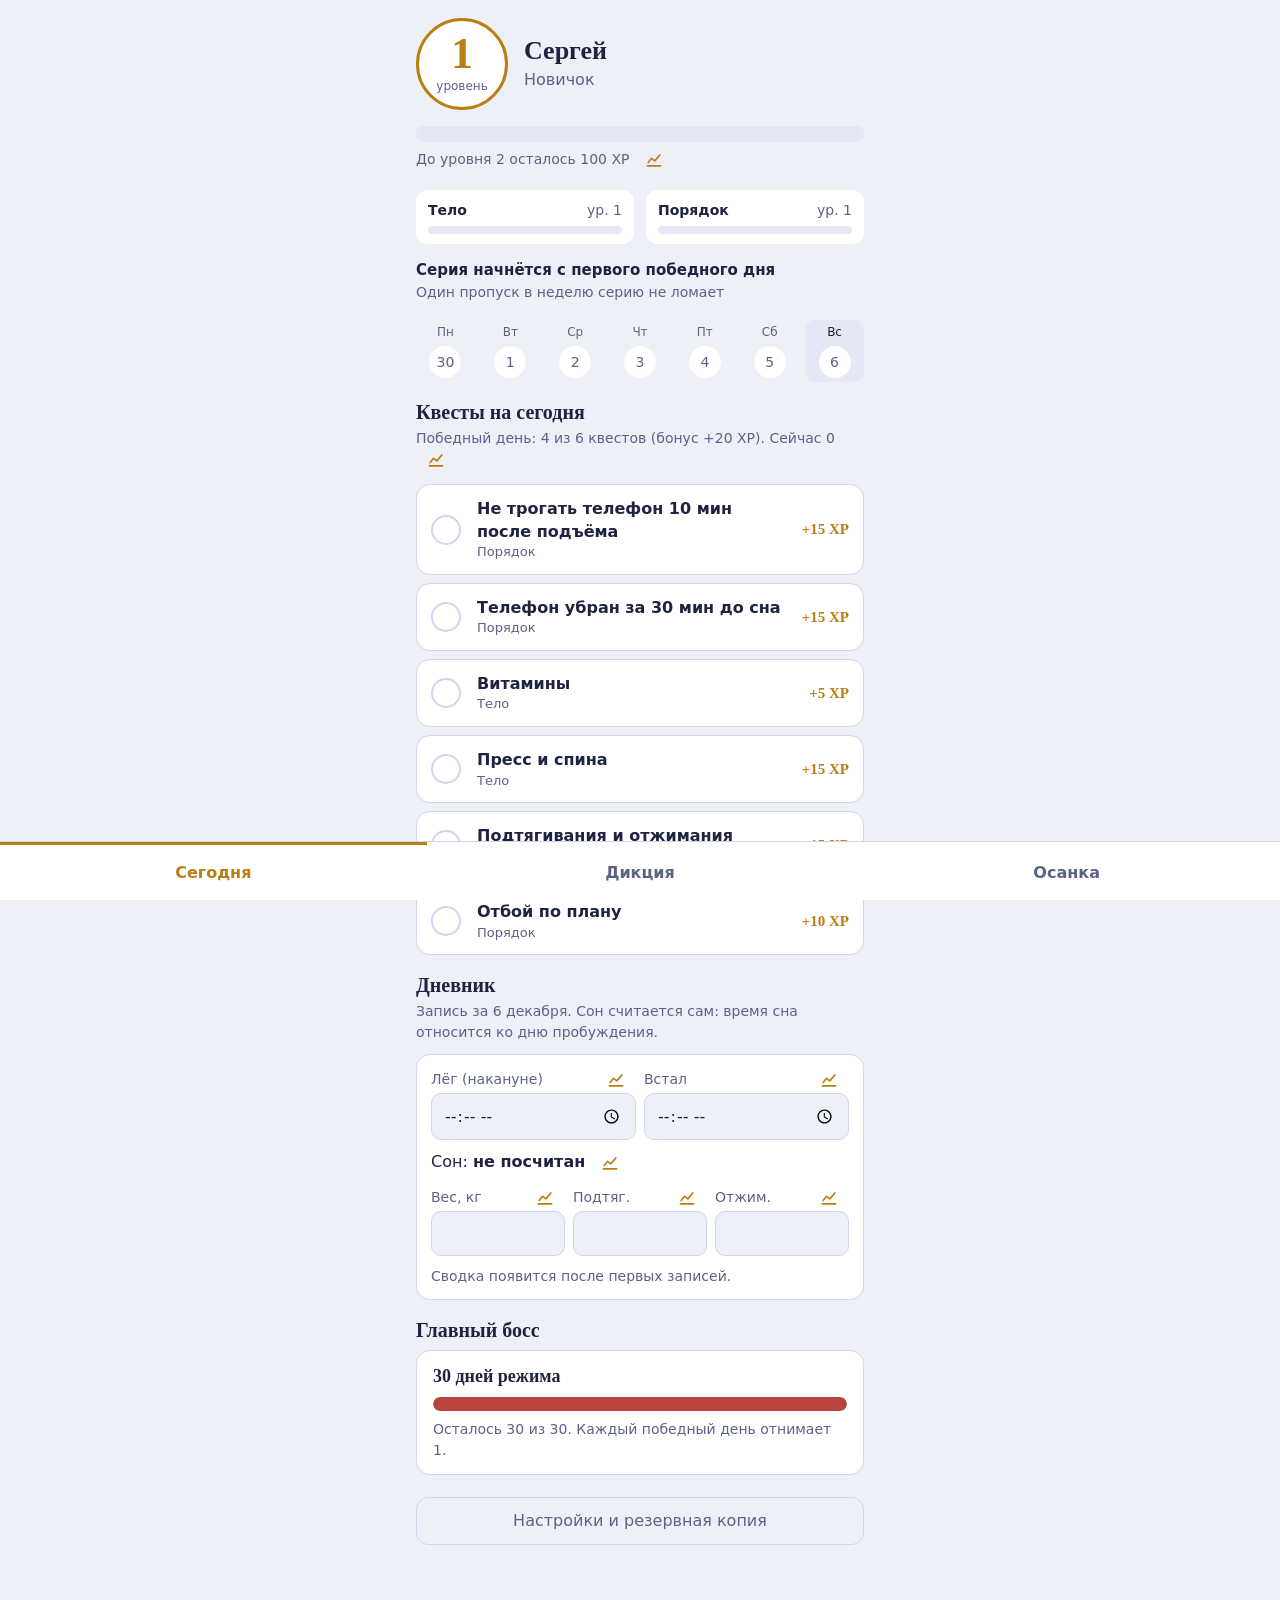
==== commit fbbcaf05: "Add files via upload" ====
--- a/index.html
+++ b/index.html
@@ -37,7 +37,7 @@
 button,input,select,textarea{font:inherit;color:inherit}
 button{cursor:pointer}
 :focus-visible{outline:3px solid var(--gold);outline-offset:2px}
-#app{max-width:480px;margin:0 auto;padding:18px 16px 48px}
+#app{max-width:480px;margin:0 auto;padding:18px 16px 110px}
 
 .notice{background:var(--surface2);border-left:4px solid var(--blood);padding:10px 12px;border-radius:8px;font-size:14px;margin-bottom:14px}
 
@@ -102,7 +102,7 @@
 .link{margin-top:22px;background:none;border:1px solid var(--line);border-radius:12px;color:var(--muted);width:100%;min-height:48px}
 
 /* Тост и модалка */
-#toast{position:fixed;left:50%;bottom:calc(24px + env(safe-area-inset-bottom));transform:translate(-50%,20px);background:var(--surface2);border:1px solid var(--gold);color:var(--text);padding:10px 16px;border-radius:12px;max-width:min(92vw,440px);font-size:15px;opacity:0;pointer-events:none;transition:opacity .2s,transform .2s;z-index:30;text-align:center}
+#toast{position:fixed;left:50%;bottom:calc(84px + env(safe-area-inset-bottom));transform:translate(-50%,20px);background:var(--surface2);border:1px solid var(--gold);color:var(--text);padding:10px 16px;border-radius:12px;max-width:min(92vw,440px);font-size:15px;opacity:0;pointer-events:none;transition:opacity .2s,transform .2s;z-index:30;text-align:center}
 #toast.show{opacity:1;transform:translate(-50%,0)}
 #modal{position:fixed;inset:0;background:rgba(10,12,24,.7);display:none;align-items:center;justify-content:center;padding:24px;z-index:40}
 #modal.open{display:flex}
@@ -139,11 +139,87 @@
 .ramp{display:flex;gap:12px;align-items:center;justify-content:space-between;background:var(--surface2);border-left:4px solid var(--gold);border-radius:10px;padding:10px 12px;margin:0 0 8px;font-size:14px}
 .ramp .ghost{flex:none}
 
+/* Навигация */
+#nav{position:fixed;left:0;right:0;bottom:0;background:var(--surface);border-top:1px solid var(--line);display:grid;grid-template-columns:repeat(3,1fr);padding-bottom:env(safe-area-inset-bottom);z-index:10}
+#nav button{border:0;background:none;min-height:58px;color:var(--muted);font-weight:600;border-top:3px solid transparent}
+#nav button[aria-current="page"]{color:var(--gold);border-top-color:var(--gold)}
+
+/* Страницы упражнений */
+.ph{font:700 28px/1.15 var(--serif);margin:4px 0 6px}
+.seg{display:grid;grid-template-columns:1fr 1fr;gap:6px;background:var(--surface);padding:4px;border-radius:12px;margin:12px 0}
+.seg button{border:0;background:none;border-radius:9px;padding:10px;min-height:44px;color:var(--muted);font-weight:600}
+.seg button.on{background:var(--gold);color:var(--gold-ink)}
+.weeks{display:grid;grid-template-columns:repeat(4,1fr);gap:6px;margin:8px 0}
+.weeks button{border:1px solid var(--line);background:var(--surface);border-radius:10px;min-height:44px;color:var(--muted);font-weight:600}
+.weeks button.on{border-color:var(--gold);color:var(--gold)}
+.card{background:var(--surface);border:1px solid var(--line);border-radius:14px;padding:12px 14px;margin:10px 0}
+.card h3{margin:0 0 6px;font:700 17px var(--serif)}
+.card p{margin:4px 0}
+.card .meta{color:var(--muted);font-size:14px}
+.bh{font:700 19px/1.25 var(--serif);margin:22px 0 2px}
+.exc{background:var(--surface);border:1px solid var(--line);border-radius:14px;margin-bottom:8px;overflow:hidden}
+.exc.done{border-color:var(--moss);background:var(--moss-bg)}
+.exh{display:grid;grid-template-columns:54px 1fr}
+.exchk{border:0;background:none;display:flex;align-items:center;justify-content:center;min-height:64px}
+.exchk span{width:28px;height:28px;border-radius:50%;border:2px solid var(--line);display:flex;align-items:center;justify-content:center}
+.exc.done .exchk span{background:var(--moss);border-color:var(--moss)}
+.exchk svg{width:15px;height:15px;stroke:var(--moss-ink);stroke-width:3;fill:none;opacity:0}
+.exc.done .exchk svg{opacity:1}
+.extitle{border:0;background:none;text-align:left;padding:10px 12px 10px 0;display:block;width:100%}
+.en{display:block;font-weight:600}
+.ed{display:block;font-size:13px;color:var(--muted)}
+.tag{font-size:12px;border:1px solid var(--gold);color:var(--gold);border-radius:6px;padding:0 6px;margin-left:6px;font-weight:400}
+.exb{padding:2px 14px 14px;border-top:1px solid var(--line)}
+.exb h4{font:700 15px var(--serif);margin:12px 0 4px}
+.exb ol{margin:6px 0;padding-left:20px}
+.exb li{margin:5px 0}
+.exb p{margin:4px 0}
+.note{border-left:4px solid var(--blood);background:var(--surface2);border-radius:8px;padding:8px 10px;margin-top:10px;font-size:14px}
+.note.gold{border-left-color:var(--gold)}
+.timer{display:flex;gap:10px;align-items:center;margin-top:12px;flex-wrap:wrap}
+.timer .ghost{min-width:150px}
+.timer .tm{font:700 18px var(--serif);color:var(--gold)}
+
+/* Схемы упражнений */
+.dg svg{width:100%;height:auto;display:block;background:var(--surface2);border-radius:10px;margin:12px 0 4px}
+.dg .b,.dg .bad{fill:none;stroke:var(--text);stroke-width:3;stroke-linecap:round;stroke-linejoin:round}
+.dg .bad{stroke:var(--blood)}
+.dg .hd{fill:var(--text)}
+.dg .hdb{fill:var(--blood)}
+.dg .ho{fill:none;stroke:var(--text);stroke-width:3}
+.dg .g{stroke:var(--muted);stroke-width:1.5}
+.dg .gw{stroke:var(--muted);stroke-width:4}
+.dg .ga{stroke:var(--gold);stroke-width:2.5;fill:none;stroke-linecap:round}
+.dg .gd{stroke:var(--gold);stroke-width:1.5;stroke-dasharray:4 4;fill:none}
+.dg .gh,.dg .dot{fill:var(--gold)}
+.dg .wt{fill:var(--muted)}
+.dg text{fill:var(--muted);font-size:10px;font-family:var(--sans)}
+
+/* Графики */
+.cbtn{border:0;background:none;color:var(--gold);width:40px;height:40px;display:inline-flex;align-items:center;justify-content:center;vertical-align:middle;margin:-8px 0;border-radius:10px}
+.cbtn svg{width:20px;height:20px;fill:none;stroke:currentColor;stroke-width:2;stroke-linecap:round;stroke-linejoin:round}
+.lab{display:flex;align-items:center;justify-content:space-between;gap:4px}
+.lab label{margin:2px 0 4px}
+.inp{width:100%;min-width:0;background:var(--bg);border:1px solid var(--line);border-radius:10px;padding:10px 12px;min-height:44px}
+.seg.three{grid-template-columns:repeat(3,1fr)}
+.chart{width:100%;height:auto;display:block;margin:8px 0;background:var(--surface);border-radius:12px}
+.chart .cg{stroke:var(--line);stroke-width:1}
+.chart text{fill:var(--muted);font-size:10px;font-family:var(--sans)}
+.chart .cl{fill:none;stroke:var(--gold);stroke-width:2.5;stroke-linejoin:round;stroke-linecap:round}
+.chart .cd{fill:var(--gold)}
+.chart .goal{stroke:var(--moss);stroke-width:2;stroke-dasharray:6 4}
+.chart .goalt{fill:var(--moss)}
+.stats{display:grid;grid-template-columns:1fr 1fr;gap:8px;margin-top:8px}
+.stats div{background:var(--surface);border-radius:10px;padding:8px 10px}
+.stats b{display:block;font:700 17px var(--serif)}
+.stats span{font-size:12px;color:var(--muted)}
+
 @media (prefers-reduced-motion: reduce){*{transition:none!important;animation:none!important}}
 </style>
 </head>
 <body>
 <main id="app"></main>
+<nav id="nav" aria-label="Разделы"></nav>
 <div id="toast" role="status" aria-live="polite"></div>
 <div id="modal" role="dialog" aria-modal="true"></div>
 <div id="overlay"></div>
@@ -184,6 +260,177 @@
   });
 }
 
+/* ---------- программы упражнений ---------- */
+var PROGRAMS = {
+  dic: {
+    title: 'Дикция',
+    intro: 'Программа на 4 недели: дыхание, артикуляция, дикция, интонация. Всё без боли и без форсажа. Режим «Парето» оставляет три упражнения, которые дают основной сдвиг.',
+    note: 'Если охриплость держится дольше двух недель, обратитесь к ЛОРу или фониатру. Если не получается конкретный звук (картавость, свистящее «с»), нужен логопед: общая гимнастика такие дефекты не исправляет, она улучшает общую чёткость. Любое упражнение делайте без боли.',
+    pareto: [{ id: 'd-jaw' }, { id: 'd-cork' }, { id: 'd-candle' }],
+    paretoInfo: 'Три упражнения: челюсть, пробка, свеча «С». Делайте каждый день.',
+    plan: [
+      ['Пн, Ср, Пт', 'Чёткость', 'Блоки 1–2 (разминка) + Блок 3'],
+      ['Вт, Чт', 'Живая речь', 'Блоки 1–2 (разминка) + Блок 4'],
+      ['Сб', 'Контроль', 'Разминка + скороговорки недели + запись одного абзаца на диктофон, сравнение с первой записью'],
+      ['Вс', 'Отдых', 'Только «Хоботок — Улыбка» в течение дня']
+    ],
+    twisters: {
+      1: [{ t: 'От топота копыт пыль по полю летит', f: 'Т, П' },
+          { t: 'Бык тупогуб, тупогубенький бычок, у быка бела губа была тупа', f: 'Б, П' },
+          { t: 'Ткёт ткач ткани на платки Тане', f: 'Т, К, стечения согласных' }],
+      2: [{ t: 'На дворе трава, на траве дрова. Не руби дрова на траве двора', f: 'Р, переключение Д/Т' },
+          { t: 'Карл у Клары украл кораллы, а Клара у Карла украла кларнет', f: 'Р/Л, К' },
+          { t: 'Ехал Грека через реку, видит Грека: в реке рак. Сунул Грека руку в реку, рак за руку Греку цап!', f: 'Р, Г, К' }],
+      3: [{ t: 'Шла Саша по шоссе и сосала сушку', f: 'С/Ш' },
+          { t: 'Шесть мышат в шалаше шуршат', f: 'Ш, стечения согласных' },
+          { t: 'Жужжит жужелица, жужжит, да не кружится', f: 'Ж' }],
+      4: [{ t: 'Либретто «Риголетто»', f: 'Р, Л, Т' },
+          { t: 'Лигурийский регулировщик регулировал в Лигурии', f: 'Р/Л' },
+          { t: 'Четыре чёрненьких чумазеньких чертёнка чертили чёрными чернилами чертёж чрезвычайно чисто', f: 'Ч, итоговая' }]
+    },
+    blocks: [
+      { title: 'Блок 1. Дыхание и голос', intro: 'Опора дыхания и свободная гортань. Без них дикция «тонет» к концу фразы.', ex: [
+        { id: 'd-warm', name: '«Тёплый выдох»', sets: 1, reps: '5–6 выдохов', seconds: 60,
+          goal: 'Плавно распределять воздух',
+          steps: ['Вдох носом, живот мягко вперёд', 'Выдох ртом на «Ха-а-а», будто греете руки: долго и равномерно', '5–6 повторов'],
+          check: 'Выдох ровный, плечи неподвижны',
+          mistake: 'Поднимать плечи на вдохе. Это верхнегрудное дыхание, опоры оно не даёт' },
+        { id: 'd-candle', name: 'Свеча «С-с-с»', sets: 3, reps: '15–20 сек звука', seconds: 20, metric: { label: 'Свеча «С», секунд', unit: 'сек' },
+          goal: 'Голос не садится к концу фразы',
+          steps: ['Спокойный вдох носом на 4 счёта', 'Тяните «С-с-с» тихо и ровно, как спускающее колесо', 'Ориентир: 15–20 секунд, 3 повтора'],
+          check: 'Звук не дрожит и не прерывается до конца',
+          mistake: 'Выжимать остаток воздуха через силу. Вы тренируете зажим, а не опору' },
+        { id: 'd-egorki', name: '«Егорки» на одном выдохе', sets: 2, reps: '10–12 «Егорок» на одном выдохе', seconds: 30, metric: { label: 'Егорок на одном выдохе', unit: 'шт' },
+          goal: 'Экономный выдох на длинную фразу',
+          steps: ['Спокойный глубокий вдох', 'На выдохе: «Раз Егорка, два Егорка…» в обычном темпе речи', 'Ориентир 10–12, с каждой неделей +1–2'],
+          check: 'Последний Егорка звучит так же чётко, как первый',
+          mistake: 'Ускорять счёт, чтобы «уложиться». Так тренируется тараторство' },
+        { id: 'd-straw', name: 'Гудение в трубочку и сирена на «М»', sets: 2, reps: '45 сек: трубочка, затем сирена на «М»', seconds: 45, tag: 'доказательный метод',
+          goal: 'Снять зажим гортани, добавить голосу объём',
+          steps: ['Возьмите коктейльную трубочку, гудите в неё на «У», скользя голосом снизу вверх и обратно: 45 секунд', 'Уберите трубочку: губы сомкнуты, зубы разомкнуты, та же сирена на «М-м-м»', 'Затем слоги: ММИ, ММЭ, ММА, ММО, ММУ'],
+          check: 'На «М» вибрирует в губах и переносице, горло не напряжено',
+          mistake: 'Гудеть громко. Нужна вибрация, а не сила звука' }
+      ] },
+      { title: 'Блок 2. Артикуляционная гимнастика', intro: 'Перед зеркалом, с максимальной комфортной амплитудой. Без боли и щелчков в суставах.', ex: [
+        { id: 'd-jaw', name: 'Свободная челюсть', sets: 3, reps: '10 слогов «Ба-Да-Я» (перед первым подходом 20 сек массажа)', seconds: 20,
+          goal: 'Перестать говорить «сквозь зубы»',
+          steps: ['20 секунд: самомассаж жевательных мышц (под скулами) круговыми движениями пальцев', 'Слегка приоткройте рот и дайте челюсти свободно «упасть» под собственным весом', 'Произносите «Ба-ба-ба», «Да-да-да», «Я-я-я»: челюсть опускается легко, без усилия'],
+          check: 'На ударных гласных между зубами проходит 1–2 пальца',
+          mistake: 'Раскрывать рот через силу или выдвигать челюсть вперёд. Это нагрузка на сустав, а не тренировка речи' },
+        { id: 'd-lips', name: '«Хоботок — Улыбка»', sets: 2, reps: '15–20 чередований', seconds: 25,
+          goal: 'Подвижные губы, чёткие гласные',
+          steps: ['Вытянуть губы трубочкой вперёд', 'Растянуть в широкой улыбке, видны верхние и нижние зубы', '15–20 чередований, челюсть неподвижна'],
+          check: 'Губы работают целиком, а не только уголками',
+          mistake: 'Помогать себе челюстью. Движение должно быть только губами' },
+        { id: 'd-tongue', name: '«Чистим зубы» и «Укол»', sets: 2, reps: '5 кругов и 10 уколов', seconds: 30,
+          goal: 'Сила и точность языка',
+          steps: ['Кончиком языка «почистить» внутреннюю сторону верхних, затем нижних зубов: по 5 кругов', 'Острым языком упираться изнутри в правую и левую щёку: по 10 раз'],
+          check: 'Щека заметно выпячивается',
+          mistake: 'Распластанный широкий язык. Кончик должен быть узким и острым' },
+        { id: 'd-horse', name: '«Лошадка» (цоканье)', sets: 2, reps: '15–20 щелчков', seconds: 25,
+          goal: 'Сильный кончик языка, база для «Р» и «Л»',
+          steps: ['Присосите язык всей спинкой к нёбу', 'Оторвите со звонким щелчком: 15–20 раз', 'Затем то же медленно, растягивая подъязычную уздечку'],
+          check: 'Щелчок громкий и звонкий',
+          mistake: 'Челюсть ходит вместе с языком. Удерживайте её неподвижной (можно пальцем на подбородке)' }
+      ] },
+      { title: 'Блок 3. Дикционный тренинг', intro: 'Ядро программы: от слогов к скороговоркам.', ex: [
+        { id: 'd-syll', name: 'Слоговые связки', sets: 2, reps: 'все ряды слогов (сначала шёпотом, затем голосом)', seconds: 45,
+          goal: 'Базовая чёткость согласных',
+          steps: ['Сначала мягким шёпотом, затем голосом', 'Б-П: БИ-БЭ-БА-БО-БУ-БЫ / ПИ-ПЭ-ПА-ПО-ПУ-ПЫ', 'Д-Т: ДИ-ДЭ-ДА-ДО-ДУ-ДЫ / ТИ-ТЭ-ТА-ТО-ТУ-ТЫ', 'Р: ДРИ-ДРЭ-ДРА-ДРО-ДРУ-ДРЫ', 'Взрывные: ПТКА, ПТКО, ПТКУ, ПТКЭ, ПТКИ'],
+          check: 'Каждый слог отдельный, без слипания',
+          mistake: 'Громкий «сценический» шёпот. Он нагружает связки сильнее обычной речи: шепчите тихо' },
+        { id: 'd-cork', name: 'Скороговорки недели с пробкой', sets: 3, reps: 'одна скороговорка: 3–5 раз с пробкой, затем 2 раза без', seconds: 80,
+          goal: 'Главное упражнение: разгоняет язык и губы',
+          twisters: true,
+          steps: ['Медленно по слогам, утрируя артикуляцию', 'С винной пробкой или карандашом между передними зубами: 3–5 раз, чётко, преодолевая помеху', 'Без пробки: сразу почувствуете лёгкость', 'Ускоряйте, только пока чёткость сохраняется'],
+          check: 'Без пробки фраза звучит заметно чище',
+          mistake: 'Сильно сжимать пробку зубами. Держите её легко и не дольше 1–2 минут подряд' },
+        { id: 'd-end', name: 'Чтение вслух «с окончаниями»', sets: 1, reps: '2 минуты чтения', seconds: 120,
+          goal: 'Не «съедать» окончания в живой речи',
+          steps: ['Любой текст: новости, книга', 'Читайте вслух, доводя каждое окончание (-тся, -ть, -ст, -ый) до конца', 'Последний слог каждой фразы так же громко, как первый'],
+          check: 'Окончания слышны в записи на диктофон',
+          mistake: 'Ронять громкость в конце фразы. Именно там пропадает разборчивость' }
+      ] },
+      { title: 'Блок 4. Интонация, темп, живая речь', intro: 'Чёткость в упражнениях должна перейти в обычную речь.', ex: [
+        { id: 'd-paint', name: '«Маляр»', sets: 1, reps: '6 интонаций', seconds: 90,
+          goal: 'Выразительность вместо монотонности',
+          steps: ['Фраза: «Сегодня хорошая погода»', 'Произнесите с радостью, удивлением, сарказмом, грустью, вопросом', 'Затем нейтрально, как диктор новостей'],
+          check: 'Каждая эмоция узнаётся на слух',
+          mistake: 'Менять только громкость. Эмоцию передают высота голоса и темп' },
+        { id: 'd-stress', name: 'Логическое ударение', sets: 1, reps: '5 вариантов ударения', seconds: 60,
+          goal: 'Говорить со смыслом, а не «ровной строкой»',
+          steps: ['Фраза: «Я завтра поеду в Москву»', 'Произнесите 5 раз, каждый раз выделяя голосом другое слово', 'Отметьте, как меняется смысл: кто, когда, что сделаю, куда'],
+          check: 'Слушатель понял бы, какой вопрос подразумевается',
+          mistake: 'Выделять слово только громкостью. Добавьте паузу перед ним' },
+        { id: 'd-speed', name: '«Пульт скорости»', sets: 3, reps: 'скороговорка на одной скорости: 3, затем 7, затем 2', seconds: 30,
+          goal: 'Контроль темпа под нагрузкой',
+          steps: ['Возьмите скороговорку недели', 'Шкала скорости от 1 до 10: произнесите на 3, затем на 7, затем на 2'],
+          check: 'Чёткость одинаковая на любой скорости',
+          mistake: 'Разгоняться дальше той скорости, где пропадает чёткость' },
+        { id: 'd-shadow', name: 'Теневое повторение (shadowing)', sets: 1, reps: '3 минуты', seconds: 180, tag: 'прогрессивный метод',
+          goal: 'Перенести дикцию в естественный темп речи',
+          steps: ['Аудио с хорошей дикцией: новости, аудиокнига профессионального чтеца', 'Повторяйте за диктором вслух с отставанием в 1–2 слова, как эхо', 'Артикулируйте чётче, чем диктор'],
+          check: 'Держите темп диктора, не теряя разборчивости',
+          mistake: 'Брать слишком быстрый материал на старте. Начните с аудиокниги, не с ток-шоу' }
+      ] }
+    ]
+  },
+  pos: {
+    title: 'Осанка',
+    intro: 'Сутулость и плечи вперёд от сидячей работы. Сидение укорачивает грудные мышцы и сгибатели бедра, а мышцы между лопатками растягиваются и слабеют. Поэтому нужно растягивать стянутое и укреплять ослабленное. Ориентир: 4–8 недель регулярных занятий, сроки у всех разные.',
+    note: 'Нормально: растяжение и приятное утомление мышц. Не нормально: острая боль, онемение или покалывание в руке, головокружение. Тогда остановитесь. Если боль повторяется или не проходит, покажитесь врачу. Программа профилактическая, не лечебная.',
+    pareto: [{ id: 'p-door' }, { id: 'p-ytw', reps: '8 на каждую букву', seconds: 40 }, { id: 'p-chin' }, { id: 'p-plank', sets: 2, reps: '30 сек', seconds: 30 }],
+    paretoInfo: 'Четыре упражнения, которые растягивают стянутое и грузят главные слабые звенья. Около 8–10 минут.',
+    plan: null,
+    blocks: [
+      { title: 'Блок A. Растяжка и мобилизация', intro: 'Стянутые мышцы физически не дают плечам и тазу встать в правильное положение. Без этого блока укрепление будет «бороться» с укороченными тканями.', ex: [
+        { id: 'p-door', name: 'Растяжка грудных в дверном проёме', sets: 2, reps: '30 сек на сторону', seconds: 30, sides: true,
+          steps: ['Встаньте в дверной проём. Согните руку в локте на 90° и прижмите предплечье и ладонь к косяку. Локоть на высоте плеча или чуть ниже.', 'Сделайте небольшой шаг вперёд через проём, пока не почувствуете растяжение в передней части груди и плеча. Корпус прямой, плечо не поднимается к уху.', 'Слегка поверните корпус от прижатой руки: растяжение должно усилиться в груди, а не в самом плечевом суставе.', 'Удерживайте 30 секунд, дышите спокойно. Затем смените руку.'],
+          mistake: 'Локоть выше плеча: нагрузка уходит в плечевой сустав, а не в грудную мышцу.',
+          caution: 'Острая боль в плече или покалывание и онемение в руке: выйдите из позы.' },
+        { id: 'p-cat', name: 'Кошка-корова', sets: 1, reps: '10 циклов', seconds: 40,
+          steps: ['Встаньте на четвереньки: запястья под плечами, колени под тазом.', 'На вдохе прогните поясницу вниз, грудь и таз тянутся вверх, взгляд вперёд-вверх. Это «корова».', 'На выдохе округлите спину от поясницы до шеи, подбородок к груди. Это «кошка».', 'Двигайтесь медленно, в такт дыханию, проводя волну по всему позвоночнику, а не только по пояснице.'],
+          mistake: 'Голова «бросается» отдельно от спины. Она должна быть продолжением волны, иначе шея перегружается.' },
+        { id: 'p-hip', name: 'Растяжка сгибателей бедра', sets: 2, reps: '30 сек на сторону', seconds: 30, sides: true,
+          steps: ['Встаньте в выпад на одно колено: передняя нога согнута на 90°, заднее колено на полу (подложите сложенное полотенце).', 'Подкрутите таз под себя, как будто подтягиваете копчик вперёд-вниз. Это ключевой момент.', 'Слегка подайте вес вперёд, корпус остаётся вертикальным.', 'Растяжение чувствуется в передней части бедра задней ноги, ближе к паху. Держите 30 секунд, смените ногу.'],
+          mistake: 'Выпад без подкручивания таза почти не растягивает сгибатели бедра. Это самый частый промах.' },
+        { id: 'p-rot', name: 'Ротация грудного отдела лёжа на боку', sets: 1, reps: '8 раз на сторону', seconds: 45, sides: true,
+          steps: ['Лягте на бок, колени согнуты примерно на 90° и лежат друг на друге, руки вытянуты вперёд, ладони вместе.', 'Не отрывая колени от пола, медленно раскрывайте верхнюю руку по дуге назад, как будто рисуете полукруг.', 'Взгляд и голова следуют за рукой.', 'Дойдите до точки, где чувствуете растяжение в грудном отделе, задержитесь на секунду и вернитесь. Таз и колени неподвижны.'],
+          mistake: 'Если колени отрываются от пола или таз тоже разворачивается, работает поясница, а не грудной отдел, ради которого делается упражнение.' }
+      ] },
+      { title: 'Блок B. Укрепление', intro: 'Ромбовидные и трапеция растянуты и ослаблены сидячей позой, они не могут долго удерживать лопатки. Это целевая нагрузка именно на них.', ex: [
+        { id: 'p-ytw', name: 'Y-T-W лёжа на животе', sets: 2, reps: '10 на каждую букву', seconds: 50,
+          steps: ['Лягте на живот, лоб опустите на пол или на сложенное полотенце, шея в нейтральном положении.', 'Y: вытяните руки по диагонали вперёд-вверх над головой, большие пальцы смотрят в потолок, приподнимите руки на пару сантиметров от пола.', 'T: разведите руки строго в стороны на уровне плеч и приподнимите.', 'W: согните локти, подтяните руки к рёбрам, лопатки сведите к позвоночнику.', 'Каждое движение короткое, на 2–3 сантиметра от пола, без рывка. Лопатки активно сводятся в каждой позиции.'],
+          mistake: 'Главная ошибка: поднимать руки высоко за счёт прогиба поясницы. Амплитуда маленькая, важно качество сведения лопаток, а не высота подъёма рук.' },
+        { id: 'p-row', name: 'Отведение руки в наклоне', sets: 3, reps: '12 повторов', seconds: 40,
+          steps: ['Слегка согните колени, наклоните корпус вперёд от бёдер примерно на 45°, спина прямая, не круглая.', 'Руки с лёгким весом (гантели или бутылки с водой) свободно свисают вниз.', 'Отведите локти назад и в стороны, подтягивая вес к рёбрам и сводя лопатки друг к другу.', 'В верхней точке задержитесь на секунду, почувствуйте сведение между лопаток.', 'Медленно опустите руки обратно.'],
+          mistake: 'Не берите вес, который заставляет тянуть руками с раскачкой корпуса. Лучше вес поменьше, но чистое движение лопатками.' },
+        { id: 'p-plank', name: 'Планка', sets: 3, reps: '30–40 сек', seconds: 35, metric: { label: 'Планка, секунд в подходе', unit: 'сек' },
+          steps: ['Упор на предплечья, локти строго под плечами.', 'Тело: прямая линия от затылка до пяток, таз не задран и не провисает.', 'Слегка подкрутите таз под себя («подожмите копчик»), напрягите пресс и ягодицы.', 'Дышите ровно, взгляд в пол перед собой, шея продолжает линию позвоночника.'],
+          mistake: 'Провисание поясницы. Если живот «падает» к полу, сократите время подхода, но сохраните положение таза.' },
+        { id: 'p-super', name: 'Супермен', sets: 3, reps: '10 повторов', seconds: 30,
+          steps: ['Лягте на живот, руки вытянуты вперёд, ноги прямые.', 'Одновременно приподнимите руки, грудь и ноги от пола на небольшую высоту.', 'Задержитесь на 1–2 секунды. Взгляд в пол чуть впереди, голову не запрокидывайте.', 'Плавно опуститесь, не «бросайте» себя на пол.'],
+          mistake: 'Слишком большая амплитуда. Цель: включить разгибатели спины небольшим контролируемым подъёмом, а не взлететь как можно выше.',
+          caution: 'При боли в пояснице уменьшите подъём или пропустите упражнение.' },
+        { id: 'p-wall', name: 'Скольжение по стене (wall slides)', sets: 2, reps: '10 повторов', seconds: 40,
+          steps: ['Встаньте спиной к стене: затылок, лопатки и таз касаются стены, стопы в 10–15 см от неё.', 'Поднимите руки в «ворота»: локти на уровне плеч, согнуты на 90°, предплечья и тыльные стороны кистей прижаты к стене.', 'Медленно скользите руками вверх по стене, пока не выпрямите их, не отрывая предплечья, кисти и поясницу от стены.', 'Так же медленно опустите руки обратно в «ворота».'],
+          mistake: 'Поясница отрывается от стены при подъёме рук: значит амплитуда слишком большая. Работайте в доступном диапазоне, для начала это нормально.' }
+      ] },
+      { title: 'Блок C. Шея', intro: 'Когда голова вынесена вперёд, шея и верх спины работают с большей нагрузкой, чем при нейтральном положении. Chin tuck, базовое упражнение, учит возвращать голову над плечами.', ex: [
+        { id: 'p-chin', name: 'Подбородок назад (chin tuck)', sets: 3, reps: '10 повторов с удержанием 3 сек', seconds: 30,
+          steps: ['Сядьте или встаньте прямо, смотрите строго перед собой.', 'Мягко втяните подбородок назад, как будто делаете «двойной подбородок». Не наклоняйте голову вниз и не запрокидывайте вверх.', 'Движение горизонтальное: голова едет назад по прямой, а не вращается.', 'Задержитесь на 3 секунды, почувствуйте растяжение у основания черепа сзади. Вернитесь и повторите.'],
+          mistake: 'Кивок вниз вместо движения назад. Подбородок не должен опускаться к груди, только «уезжать» назад.',
+          caution: 'Без усилия руками. Боль, головокружение или онемение в руках: остановитесь.' }
+      ] },
+      { title: 'Блок D. Осознанность', intro: 'Телу нужно научиться узнавать правильное положение, чтобы воспроизводить его в течение дня само, без команды.', ex: [
+        { id: 'p-stand', name: 'Стойка у стены', sets: 1, reps: '1–2 минуты', seconds: 90,
+          steps: ['Встаньте спиной к стене, пятки примерно в 5 см от неё.', 'Коснитесь стены по очереди: ягодицы, лопатки, затылок.', 'Между поясницей и стеной остаётся небольшой естественный просвет. Не вжимайте поясницу в стену силой.', 'Плечи расслаблены и слегка опущены, не подняты к ушам. Постойте 1–2 минуты, запоминая ощущение.', 'Отойдите от стены и постарайтесь сохранить то же положение ещё несколько секунд.'],
+          mistake: 'Вжимание поясницы в стену: это неестественный прогиб. Достаточно лёгкого зазора.' }
+      ] }
+    ]
+  }
+};
+
 /* ---------- названия, сон, дневник ---------- */
 function qTitle(q){
   if (q.k === 'am') return 'Не трогать телефон ' + q.m + ' мин после подъёма';
@@ -227,7 +474,14 @@
   } else if (ws.length === 1) {
     parts.push('вес ' + num(ws[0]) + ' кг');
   }
+  var gt = goalText();
+  if (gt) parts.push(gt.replace(/\.$/, ''));
+  else if (ws.length) parts.push('Цель по весу можно задать в настройках');
   return parts.length ? parts.join('. ') + '.' : 'Сводка появится после первых записей.';
+}
+
+function lab(forId, text, m){
+  return '<div class="lab"><label for="' + forId + '">' + text + '</label>' + cbtn(m, text) + '</div>';
 }
 
 function logHtml(){
@@ -236,14 +490,14 @@
     '<p class="sub">Запись за ' + esc(fmt(sel)) + '. Сон считается сам: время сна относится ко дню пробуждения.</p>' +
     '<div class="logbox">' +
       '<div class="row2">' +
-        '<div><label for="l-bed">Лёг (накануне вечером)</label><input id="l-bed" type="time" value="' + esc(l.bed || '') + '"></div>' +
-        '<div><label for="l-wake">Встал</label><input id="l-wake" type="time" value="' + esc(l.wake || '') + '"></div>' +
+        '<div>' + lab('l-bed', 'Лёг (накануне)', 'bed') + '<input id="l-bed" type="time" value="' + esc(l.bed || '') + '"></div>' +
+        '<div>' + lab('l-wake', 'Встал', 'wake') + '<input id="l-wake" type="time" value="' + esc(l.wake || '') + '"></div>' +
       '</div>' +
-      '<p class="sleepline">Сон: <b id="sleep-val">' + sleepText(l) + '</b></p>' +
+      '<p class="sleepline">Сон: <b id="sleep-val">' + sleepText(l) + '</b> ' + cbtn('sleep', 'Сон') + '</p>' +
       '<div class="row3">' +
-        '<div><label for="l-w">Вес, кг</label><input id="l-w" type="text" inputmode="decimal" value="' + (l.w != null ? num(l.w) : '') + '"></div>' +
-        '<div><label for="l-pu">Подтягивания</label><input id="l-pu" type="text" inputmode="numeric" value="' + (l.pu != null ? l.pu : '') + '"></div>' +
-        '<div><label for="l-ps">Отжимания</label><input id="l-ps" type="text" inputmode="numeric" value="' + (l.ps != null ? l.ps : '') + '"></div>' +
+        '<div>' + lab('l-w', 'Вес, кг', 'w') + '<input id="l-w" type="text" inputmode="decimal" value="' + (l.w != null ? num(l.w) : '') + '"></div>' +
+        '<div>' + lab('l-pu', 'Подтяг.', 'pu') + '<input id="l-pu" type="text" inputmode="numeric" value="' + (l.pu != null ? l.pu : '') + '"></div>' +
+        '<div>' + lab('l-ps', 'Отжим.', 'ps') + '<input id="l-ps" type="text" inputmode="numeric" value="' + (l.ps != null ? l.ps : '') + '"></div>' +
       '</div>' +
       '<p class="sub" id="log-sum">' + logSummary() + '</p>' +
     '</div>';
@@ -321,6 +575,10 @@
     ],
     days: {},
     log: {},
+    ex: {},
+    res: {},
+    goal: {},
+    ui: { dicMode: 'pareto', posMode: 'pareto', dicWeek: 1 },
     boss: { name: '30 дней режима', hp: 30, start: todayStr(), reward: '' }
   };
 }
@@ -359,6 +617,14 @@
     quests: quests,
     days: (o.days && typeof o.days === 'object') ? o.days : {},
     log: (o.log && typeof o.log === 'object') ? o.log : {},
+    ex: (o.ex && typeof o.ex === 'object') ? o.ex : {},
+    res: (o.res && typeof o.res === 'object') ? o.res : {},
+    goal: (o.goal && typeof o.goal === 'object') ? o.goal : {},
+    ui: {
+      dicMode: (o.ui && o.ui.dicMode === 'full') ? 'full' : 'pareto',
+      posMode: (o.ui && o.ui.posMode === 'full') ? 'full' : 'pareto',
+      dicWeek: (o.ui && [1, 2, 3, 4].indexOf(Number(o.ui.dicWeek)) >= 0) ? Number(o.ui.dicWeek) : 1
+    },
     boss: boss
   };
 }
@@ -482,7 +748,7 @@
 
 function titleFor(level){ return TITLES[Math.min(level - 1, TITLES.length - 1)]; }
 
-function renderMain(){
+function renderToday(){
   var x = xpOf();
   var L = levelInfo(x.tot, 100, 50);
   var B = levelInfo(x.sph.body || 0, 80, 40);
@@ -555,14 +821,14 @@
       '<div class="who"><h1>' + esc(state.name) + '</h1><p>' + titleFor(L.level) + '</p></div>' +
     '</section>' +
     '<div class="bar xp" role="progressbar" aria-valuemin="0" aria-valuemax="' + L.need + '" aria-valuenow="' + L.into + '"><i style="width:' + Math.round(L.into / L.need * 100) + '%"></i></div>' +
-    '<p class="hint">До уровня ' + (L.level + 1) + ' осталось ' + (L.need - L.into) + ' XP</p>' +
+    '<p class="hint">До уровня ' + (L.level + 1) + ' осталось ' + (L.need - L.into) + ' XP ' + cbtn('xp', 'XP за день') + '</p>' +
     '<div class="spheres">' +
       sphereHtml('Тело', B) + sphereHtml('Порядок', O) +
     '</div>' +
     '<p class="streak"><b>' + streakTxt + '</b><span>' + streakSub + '</span></p>' +
     '<div class="week">' + week + '</div>' +
     '<h2>' + (sel === t ? 'Квесты на сегодня' : 'Квесты за ' + esc(fmt(sel))) + '</h2>' +
-    '<p class="' + subCls + '">' + subTxt + '</p>' +
+    '<p class="' + subCls + '">' + subTxt + ' ' + cbtn('quests', 'Квестов за день') + '</p>' +
     quests + rampHints() + logHtml() +
     '<h2>Главный босс</h2>' + bossHtml +
     '<button class="link" data-a="set">Настройки и резервная копия</button>';
@@ -580,6 +846,505 @@
   if (k >= 2 && k <= 4) return b;
   return c;
 }
+
+
+/* ---------- страницы упражнений ---------- */
+var page = 'today';
+var openEx = {};
+var timer = null, timerId = null, audio = null;
+var nav = document.getElementById('nav');
+
+function renderMain(){
+  renderNav();
+  if (page === 'today') renderToday(); else renderEx(page);
+}
+
+function renderNav(){
+  nav.innerHTML = [['today', 'Сегодня'], ['dic', 'Дикция'], ['pos', 'Осанка']].map(function(it){
+    return '<button data-pg="' + it[0] + '"' + (page === it[0] ? ' aria-current="page"' : '') + '>' + it[1] + '</button>';
+  }).join('');
+}
+
+function allEx(p){
+  var list = [];
+  PROGRAMS[p].blocks.forEach(function(b){ b.ex.forEach(function(e){ list.push(e); }); });
+  return list;
+}
+
+function paretoList(p){
+  var all = allEx(p);
+  return PROGRAMS[p].pareto.map(function(pe){
+    var base = all.filter(function(e){ return e.id === pe.id; })[0];
+    return Object.assign({}, base, pe);
+  });
+}
+
+function getEx(p, id){
+  var list = state.ui[p + 'Mode'] === 'pareto' ? paretoList(p) : allEx(p);
+  return list.filter(function(e){ return e.id === id; })[0] || null;
+}
+
+function fmtSec(n){
+  n = Math.max(0, Math.round(n));
+  return Math.floor(n / 60) + ':' + pad(n % 60);
+}
+
+function buildSegs(e){
+  var segs = [], sets = e.sets || 1, sides = e.sides ? ['правая сторона', 'левая сторона'] : [null];
+  for (var s = 1; s <= sets; s++) {
+    sides.forEach(function(side){
+      var label = sets > 1 ? 'Подход ' + s + ' из ' + sets : 'Выполняйте';
+      if (side) label += ', ' + side;
+      segs.push({ label: label, sec: e.seconds });
+    });
+    if (s < sets && restOf(e)) segs.push({ label: 'Отдых', sec: restOf(e) });
+  }
+  return segs;
+}
+
+function totalSec(e){
+  return buildSegs(e).reduce(function(a, g){ return a + g.sec; }, 0);
+}
+
+function progDays(p){
+  var prefix = p === 'dic' ? 'd-' : 'p-', t = todayStr(), n = 0;
+  for (var i = 0; i < 7; i++) {
+    var m = state.ex[addDays(t, -i)];
+    if (m && Object.keys(m).some(function(k){ return k.indexOf(prefix) === 0; })) n++;
+  }
+  return n;
+}
+
+function exCard(p, e, done){
+  var open = !!openEx[e.id];
+  var h = '<div class="exc' + (done ? ' done' : '') + '">' +
+    '<div class="exh">' +
+      '<button class="exchk" data-a="ex-chk" data-id="' + e.id + '" aria-pressed="' + done + '" aria-label="Отметить выполненным: ' + esc(e.name) + '">' +
+        '<span><svg viewBox="0 0 16 16" aria-hidden="true"><path d="M3 8.5l3.2 3L13 4.5"/></svg></span></button>' +
+      '<button class="extitle" data-a="ex-open" data-id="' + e.id + '" aria-expanded="' + open + '">' +
+        '<span class="en">' + esc(e.name) + (e.tag ? '<span class="tag">' + esc(e.tag) + '</span>' : '') + '</span>' +
+        '<span class="ed">' + esc(setsText(e)) + '</span></button>' +
+    '</div>';
+  if (open) {
+    h += '<div class="exb">';
+    if (DIAG[e.id]) h += '<div class="dg">' + DIAG[e.id]() + '</div>';
+    if (e.goal) h += '<h4>Зачем</h4><p>' + esc(e.goal) + '</p>';
+    h += '<h4>Объём</h4><p>' + esc(setsText(e)) + (e.sets > 1 && restOf(e) ? ', отдых между подходами ' + restOf(e) + ' сек' : '') + '</p>';
+    h += '<h4>Как делать</h4><ol>' + e.steps.map(function(x){ return '<li>' + esc(x) + '</li>'; }).join('') + '</ol>';
+    if (e.twisters) h += '<p class="note gold">Скороговорки недели смотрите вверху страницы.</p>';
+    if (e.check) h += '<p><b>Как понять, что получается:</b> ' + esc(e.check) + '</p>';
+    if (e.mistake) h += '<p class="note"><b>Частая ошибка.</b> ' + esc(e.mistake) + '</p>';
+    if (e.caution) h += '<p class="note"><b>Осторожно.</b> ' + esc(e.caution) + '</p>';
+    if (e.metric) {
+      var rv = (state.res[todayStr()] || {})[e.id];
+      h += '<div class="lab" style="margin-top:12px"><label for="r-' + e.id + '">' + esc(e.metric.label) + ' сегодня</label>' + cbtn('r:' + e.id, e.metric.label) + '</div>' +
+        '<input id="r-' + e.id + '" class="inp" type="text" inputmode="decimal" value="' + (rv != null ? num(rv) : '') + '">';
+    }
+    h += '<div class="timer">';
+    if (timer && timerId === e.id) {
+      h += '<button class="ghost" data-a="ex-stop">Остановить</button><span class="tm" id="tm-' + e.id + '"></span>';
+    } else {
+      h += '<button class="ghost" data-a="ex-timer" data-id="' + e.id + '">Таймер: ' + fmtSec(totalSec(e)) + '</button>';
+    }
+    h += '</div></div>';
+  }
+  return h + '</div>';
+}
+
+function renderEx(p){
+  var prog = PROGRAMS[p], mode = state.ui[p + 'Mode'], t = todayStr();
+  var doneMap = state.ex[t] || {};
+  var pareto = mode === 'pareto';
+  var flat = pareto ? paretoList(p) : allEx(p);
+  var cnt = flat.filter(function(e){ return doneMap[e.id]; }).length;
+
+  var h = '<h1 class="ph">' + prog.title + '</h1><p class="sub">' + esc(prog.intro) + '</p>' +
+    '<div class="seg" role="group" aria-label="Режим">' +
+      '<button class="' + (pareto ? 'on' : '') + '" data-a="mode" data-p="' + p + '" data-m="pareto" aria-pressed="' + pareto + '">Парето</button>' +
+      '<button class="' + (!pareto ? 'on' : '') + '" data-a="mode" data-p="' + p + '" data-m="full" aria-pressed="' + !pareto + '">Полная</button>' +
+    '</div>' +
+    '<p class="sub">Сегодня выполнено ' + cnt + ' из ' + flat.length + '. Дней с занятиями за последние 7: ' + progDays(p) + '.</p>';
+
+  if (p === 'dic') {
+    var wk = state.ui.dicWeek;
+    h += '<div class="card"><h3>Скороговорки недели</h3><div class="weeks">' +
+      [1, 2, 3, 4].map(function(w){
+        return '<button class="' + (w === wk ? 'on' : '') + '" data-a="week" data-w="' + w + '" aria-pressed="' + (w === wk) + '">Нед. ' + w + '</button>';
+      }).join('') + '</div>' +
+      prog.twisters[wk].map(function(x){
+        return '<p>' + esc(x.t) + '</p><p class="meta">Фокус: ' + esc(x.f) + '</p>';
+      }).join('') +
+      '<p class="meta">Сначала медленно по слогам, потом быстрее, пока сохраняется чёткость.</p></div>';
+  }
+
+  if (pareto) {
+    h += '<p class="sub">' + esc(prog.paretoInfo) + '</p>';
+    flat.forEach(function(e){ h += exCard(p, e, !!doneMap[e.id]); });
+  } else {
+    if (prog.plan) {
+      h += '<div class="card"><h3>План недели</h3>' + prog.plan.map(function(r){
+        return '<p><b>' + esc(r[0]) + ': ' + esc(r[1]) + '.</b> ' + esc(r[2]) + '</p>';
+      }).join('') + '</div>';
+    }
+    prog.blocks.forEach(function(b){
+      h += '<h2 class="bh">' + esc(b.title) + '</h2><p class="sub">' + esc(b.intro) + '</p>';
+      b.ex.forEach(function(e){ h += exCard(p, e, !!doneMap[e.id]); });
+    });
+  }
+  h += '<p class="note">' + esc(prog.note) + '</p>';
+  app.innerHTML = h;
+  if (timer) tickTimer();
+}
+
+function initAudio(){
+  try {
+    var AC = window.AudioContext || window.webkitAudioContext;
+    if (AC && !audio) audio = new AC();
+    if (audio && audio.state === 'suspended') audio.resume();
+  } catch (e) {}
+}
+
+function beep(freq, ms){
+  try {
+    if (!audio) return;
+    var o = audio.createOscillator(), g = audio.createGain();
+    o.frequency.value = freq; g.gain.value = 0.08;
+    o.connect(g); g.connect(audio.destination);
+    o.start(); o.stop(audio.currentTime + ms / 1000);
+  } catch (e) {}
+}
+
+function startTimer(p, id){
+  var e = getEx(p, id);
+  if (!e) return;
+  clearInterval(timer);
+  initAudio();
+  var segs = buildSegs(e);
+  timerId = id;
+  timer = setInterval(tickTimer, 250);
+  timerState = { p: p, id: id, segs: segs, start: Date.now(), total: segs.reduce(function(a, g){ return a + g.sec; }, 0), idx: 0 };
+  renderMain();
+}
+var timerState = null;
+
+function stopTimer(){
+  clearInterval(timer);
+  timer = null; timerId = null; timerState = null;
+  renderMain();
+}
+
+function tickTimer(){
+  if (!timerState) return;
+  var ts = timerState;
+  var el = (Date.now() - ts.start) / 1000;
+  if (el >= ts.total) {
+    clearInterval(timer);
+    beep(880, 500);
+    var t = todayStr();
+    if (!state.ex[t]) state.ex[t] = {};
+    state.ex[t][ts.id] = 1;
+    save();
+    timer = null; timerId = null; timerState = null;
+    renderMain();
+    toast('Готово: упражнение отмечено');
+    return;
+  }
+  var acc = 0, idx = 0;
+  for (var i = 0; i < ts.segs.length; i++) {
+    if (el < acc + ts.segs[i].sec) { idx = i; break; }
+    acc += ts.segs[i].sec;
+  }
+  if (idx !== ts.idx) { ts.idx = idx; beep(660, 200); }
+  var node = document.getElementById('tm-' + ts.id);
+  if (node) node.textContent = ts.segs[idx].label + ': ' + fmtSec(acc + ts.segs[idx].sec - el);
+}
+
+nav.addEventListener('click', function(e){
+  var b = e.target.closest('[data-pg]');
+  if (!b) return;
+  page = b.getAttribute('data-pg');
+  renderMain();
+  window.scrollTo(0, 0);
+});
+
+
+/* ---------- схемы упражнений на осанку ---------- */
+function Pl(pts, cls){ return '<polyline class="' + (cls || 'b') + '" points="' + pts + '"/>'; }
+function Hd(x, y, r, cls){ return '<circle class="' + (cls || 'hd') + '" cx="' + x + '" cy="' + y + '" r="' + (r || 7) + '"/>'; }
+function Ln(x1, y1, x2, y2, cls){ return '<line class="' + (cls || 'g') + '" x1="' + x1 + '" y1="' + y1 + '" x2="' + x2 + '" y2="' + y2 + '"/>'; }
+function Pa(d, cls){ return '<path class="' + (cls || 'b') + '" d="' + d + '"/>'; }
+function Ar(x1, y1, x2, y2){
+  var a = Math.atan2(y2 - y1, x2 - x1), L = 7;
+  var pts = [x2, y2, x2 - L * Math.cos(a - 0.45), y2 - L * Math.sin(a - 0.45), x2 - L * Math.cos(a + 0.45), y2 - L * Math.sin(a + 0.45)]
+    .map(function(v){ return Math.round(v * 10) / 10; });
+  return Ln(x1, y1, x2, y2, 'ga') + '<polygon class="gh" points="' + pts[0] + ',' + pts[1] + ' ' + pts[2] + ',' + pts[3] + ' ' + pts[4] + ',' + pts[5] + '"/>';
+}
+function Fr(dx, body, cap, cx){ return '<g transform="translate(' + dx + ',0)">' + body + '<text x="' + (cx || 55) + '" y="107" text-anchor="middle">' + cap + '</text></g>'; }
+function Sv(w, inner, label){
+  var view = label.indexOf('вид ') >= 0 ? label.slice(label.indexOf('вид ')) : '';
+  return '<svg viewBox="0 0 ' + w + ' 112" role="img" aria-label="Схема: ' + label + '">' +
+    (view ? '<text x="6" y="11">' + view.charAt(0).toUpperCase() + view.slice(1) + '</text>' : '') + inner + '</svg>';
+}
+var FLOOR = Ln(0, 92, 110, 92);
+
+var DIAG = {
+  'p-door': function(){
+    return Sv(240,
+      Fr(5, FLOOR + Ln(78, 4, 78, 92, 'gw') + Hd(60, 18) + Pl('60,25 60,58') + Pl('60,58 57,91') + Pl('60,58 64,91') + Pl('60,30 62,52') + Pl('60,30 76,31 76,14'), 'Рука на косяке') +
+      Fr(125, FLOOR + Ln(52, 4, 52, 92, 'gw') + Hd(68, 18) + Pl('67,25 66,58') + Pl('66,58 60,91') + Pl('66,58 74,91') + Pl('67,30 70,52') + Pl('67,30 55,32 55,14') + Ar(76, 42, 94, 42), 'Шаг вперёд'),
+      'растяжка грудных в дверном проёме, вид сбоку');
+  },
+  'p-cat': function(){
+    return Sv(240,
+      Fr(5, FLOOR + Hd(20, 50) + Pl('30,62 25,55') + Pa('M30,62 Q55,78 80,62') + Pl('30,62 30,91') + Pl('80,62 80,91 102,91') + Ar(55, 74, 55, 86), 'Корова: прогиб') +
+      Fr(125, FLOOR + Hd(22, 72) + Pl('30,62 26,67') + Pa('M30,62 Q55,40 80,62') + Pl('30,62 30,91') + Pl('80,62 80,91 102,91') + Ar(55, 48, 55, 33), 'Кошка: спина вверх'),
+      'кошка-корова, вид сбоку');
+  },
+  'p-hip': function(){
+    return Sv(240,
+      Fr(5, FLOOR + Hd(54, 21) + Pl('54,28 54,62') + Pl('54,34 58,58') + Pl('54,62 78,64 80,91') + Pl('54,62 40,91 16,91'), 'Выпад на колено') +
+      Fr(125, FLOOR + Hd(61, 21) + Pl('61,28 61,62') + Pl('61,34 65,58') + Pl('61,62 82,64 82,91') + Pl('61,62 42,91 18,91') + Ln(47, 82, 57, 66, 'gd') + Ar(56, 54, 70, 54), 'Таз подкручен'),
+      'растяжка сгибателей бедра, вид сбоку');
+  },
+  'p-rot': function(){
+    var body = Hd(18, 62) + Pl('25,62 70,62') + Pl('70,62 84,44 100,48');
+    return Sv(240,
+      Fr(5, body + Pl('30,62 31,32') + Pl('34,62 35,33'), 'Руки вместе') +
+      Fr(125, body + Pl('30,62 31,32') + Pl('34,62 35,94') + Pa('M42,34 A28,28 0 0,1 42,90', 'ga') + Ar(46, 84, 42, 91), 'Рука раскрыта'),
+      'ротация грудного отдела лёжа на боку, вид сверху');
+  },
+  'p-ytw': function(){
+    var body = Hd(40, 22) + Pl('40,29 40,66') + Pl('40,66 36,98') + Pl('40,66 44,98');
+    return Sv(250,
+      Fr(5, body + Pl('40,33 22,6') + Pl('40,33 58,6'), 'Y', 40) +
+      Fr(87, body + Pl('40,33 12,33') + Pl('40,33 68,33'), 'T', 40) +
+      Fr(169, body + Pl('40,33 24,48 20,30') + Pl('40,33 56,48 60,30'), 'W', 40),
+      'Y-T-W лёжа на животе, вид сверху');
+  },
+  'p-row': function(){
+    var body = FLOOR + Hd(81, 33) + Pl('42,56 74,38') + Pl('42,56 50,73 46,91') + Pl('42,56 44,74 38,91');
+    return Sv(240,
+      Fr(5, body + Pl('72,40 72,70') + Hd(72, 74, 4, 'wt'), 'Руки свисают') +
+      Fr(125, body + Pl('72,40 58,30 61,50') + Hd(61, 54, 4, 'wt') + Ar(78, 74, 67, 58), 'Локти назад'),
+      'отведение рук в наклоне, вид сбоку');
+  },
+  'p-plank': function(){
+    return Sv(240,
+      Fr(5, FLOOR + Hd(22, 62) + Pl('32,68 32,91 14,91') + Pl('32,68 104,88') + Ln(32, 61, 104, 81, 'gd'), 'Правильно') +
+      Fr(125, FLOOR + Hd(22, 62, 7, 'hdb') + Pl('32,68 32,91 14,91', 'bad') + Pl('32,68 66,86 104,88', 'bad') + Ln(32, 61, 104, 81, 'gd'), 'Ошибка: провис'),
+      'планка на предплечьях, вид сбоку');
+  },
+  'p-super': function(){
+    return Sv(240,
+      Fr(5, FLOOR + Hd(18, 84, 6) + Pl('24,86 104,86') + Pl('22,83 4,83'), 'Лёжа на животе') +
+      Fr(125, FLOOR + Hd(22, 74, 6) + Pl('28,79 8,71') + Pl('28,79 62,88') + Pl('62,88 104,79') + Ar(10, 84, 10, 70) + Ar(100, 89, 100, 76), 'Невысокий подъём'),
+      'супермен, вид сбоку');
+  },
+  'p-wall': function(){
+    var body = Hd(55, 20) + Pl('55,27 55,62') + Pl('42,32 68,32') + Pl('55,62 49,92') + Pl('55,62 61,92');
+    return Sv(240,
+      Fr(5, body + Pl('42,32 30,32 30,13') + Pl('68,32 80,32 80,13'), 'Ворота') +
+      Fr(125, body + Pl('42,32 38,16 42,2') + Pl('68,32 72,16 68,2') + Ar(22, 34, 22, 10) + Ar(88, 34, 88, 10), 'Руки вверх'),
+      'скольжение по стене, вид спереди');
+  },
+  'p-chin': function(){
+    return Sv(240,
+      Fr(5, Pl('40,92 44,62') + Pl('44,62 56,46') + Hd(64, 36, 12, 'ho') + Ln(44, 14, 44, 92, 'gd'), 'Голова вперёд') +
+      Fr(125, Pl('40,92 44,62') + Pl('44,62 46,46') + Hd(48, 34, 12, 'ho') + Ln(44, 14, 44, 92, 'gd') + Ar(82, 34, 66, 34), 'Подбородок назад'),
+      'подбородок назад, вид сбоку');
+  },
+  'p-stand': function(){
+    return Sv(240,
+      Fr(65, FLOOR + Ln(30, 2, 30, 92, 'gw') + Hd(38, 19) + Pa('M34,58 Q41,44 34,30') + Pl('34,26 34,30') + Pl('34,58 36,91 48,91') + Pl('35,33 38,58') +
+        Hd(32, 19, 3, 'dot') + Hd(32, 32, 3, 'dot') + Hd(32, 58, 3, 'dot') + Ln(36, 96, 30, 96, 'gd'),
+        'Касания: затылок, лопатки, ягодицы'),
+      'стойка у стены, вид сбоку');
+  }
+};
+
+/* ---------- графики ---------- */
+var MON = ['Янв','Фев','Мар','Апр','Май','Июн','Июл','Авг','Сен','Окт','Ноя','Дек'];
+var CHART_ICON = '<svg viewBox="0 0 24 24" aria-hidden="true"><path d="M4 19h16"/><path d="M5 15l4-5 4 3 6-7"/></svg>';
+var chartState = { m: 'sleep', per: 'week' };
+
+function cbtn(m, label){
+  return '<button class="cbtn" data-a="chart" data-m="' + m + '" aria-label="График: ' + esc(label) + '">' + CHART_ICON + '</button>';
+}
+function round1(v){ return Math.round(v * 10) / 10; }
+function clock(v){
+  var h = ((v % 24) + 24) % 24, H = Math.floor(h), M = Math.round((h - H) * 60);
+  if (M === 60) { H = (H + 1) % 24; M = 0; }
+  return pad(H) + ':' + pad(M);
+}
+function dayXp(day){
+  if (!day || !day.done) return null;
+  var s = 0;
+  Object.keys(day.done).forEach(function(k){ var e = day.done[k]; if (e) s += e.x; });
+  return s + (isWin(day) ? WIN_BONUS : 0);
+}
+function logVal(d, k){ var l = state.log[d]; return (l && l[k] != null) ? l[k] : null; }
+
+var BASE_METRICS = {
+  sleep:  { label: 'Сон', unit: 'ч', get: function(d){ var m = sleepMin(state.log[d]); return m === null ? null : m / 60; }, fmt: function(v){ return hm(Math.round(v * 60)); } },
+  bed:    { label: 'Время отбоя', time: true, get: function(d){ var l = state.log[d], m = l ? toMin(l.bed) : null; if (m === null) return null; var h = m / 60; return h < 12 ? h + 24 : h; } },
+  wake:   { label: 'Время подъёма', time: true, get: function(d){ var l = state.log[d], m = l ? toMin(l.wake) : null; return m === null ? null : m / 60; } },
+  w:      { label: 'Вес', unit: 'кг', goal: true, get: function(d){ return logVal(d, 'w'); } },
+  pu:     { label: 'Подтягивания', unit: 'раз', get: function(d){ return logVal(d, 'pu'); } },
+  ps:     { label: 'Отжимания', unit: 'раз', get: function(d){ return logVal(d, 'ps'); } },
+  quests: { label: 'Квестов за день', unit: 'шт', get: function(d){ var day = state.days[d]; return (day && day.done) ? Object.keys(day.done).length : null; } },
+  xp:     { label: 'XP за день', unit: 'XP', get: function(d){ return dayXp(state.days[d]); } }
+};
+
+function metricExercises(){
+  var out = [];
+  ['dic', 'pos'].forEach(function(p){ allEx(p).forEach(function(e){ if (e.metric) out.push(e); }); });
+  return out;
+}
+
+function metricDef(m){
+  if (m.indexOf('r:') === 0) {
+    var id = m.slice(2);
+    var e = metricExercises().filter(function(x){ return x.id === id; })[0];
+    if (!e) return null;
+    return { label: e.metric.label, unit: e.metric.unit, get: function(d){ var r = state.res[d]; return (r && r[id] != null) ? r[id] : null; } };
+  }
+  return BASE_METRICS[m] || null;
+}
+
+function fmtVal(def, v){
+  if (def.time) return clock(v);
+  if (def.fmt) return def.fmt(v);
+  return num(round1(v)) + (def.unit ? ' ' + def.unit : '');
+}
+
+function series(def, per){
+  var t = todayStr(), pts = [], i, v;
+  if (per === 'year') {
+    var now = parseDate(t);
+    for (i = 11; i >= 0; i--) {
+      var first = new Date(now.getFullYear(), now.getMonth() - i, 1);
+      var yy = first.getFullYear(), mm = first.getMonth(), days = new Date(yy, mm + 1, 0).getDate(), sum = 0, c = 0;
+      for (var k = 1; k <= days; k++) {
+        var key = ds(new Date(yy, mm, k));
+        if (key > t) break;
+        v = def.get(key);
+        if (v != null && !isNaN(v)) { sum += v; c++; }
+      }
+      pts.push({ x: MON[mm], v: c ? sum / c : null });
+    }
+  } else {
+    var n = per === 'week' ? 7 : 30;
+    for (i = n - 1; i >= 0; i--) {
+      var d = addDays(t, -i), dt = parseDate(d);
+      v = def.get(d);
+      pts.push({ x: per === 'week' ? WD[dt.getDay()] : String(dt.getDate()), v: (v == null || isNaN(v)) ? null : v });
+    }
+  }
+  return pts;
+}
+
+function chartSvg(pts, def, goal){
+  var vals = pts.map(function(p){ return p.v; }).filter(function(v){ return v != null; });
+  if (!vals.length) return '<p class="meta">За этот период данных пока нет.</p>';
+  var W = 320, H = 190, L = 44, R = 12, T = 14, B = 26;
+  var lo = Math.min.apply(null, vals), hi = Math.max.apply(null, vals);
+  if (goal != null) { lo = Math.min(lo, goal); hi = Math.max(hi, goal); }
+  if (hi - lo < 1e-9) { lo -= 1; hi += 1; }
+  var padv = (hi - lo) * 0.12; lo -= padv; hi += padv;
+  var n = pts.length;
+  function xs(i){ return Math.round((L + (n === 1 ? (W - L - R) / 2 : i * (W - L - R) / (n - 1))) * 10) / 10; }
+  function ys(v){ return Math.round((T + (hi - v) * (H - T - B) / (hi - lo)) * 10) / 10; }
+  var g = '';
+  for (var k = 0; k <= 3; k++) {
+    var gv = lo + (hi - lo) * k / 3, y = ys(gv);
+    var lab = def.time ? clock(gv) : num(round1(gv));
+    g += '<line class="cg" x1="' + L + '" x2="' + (W - R) + '" y1="' + y + '" y2="' + y + '"/>' +
+      '<text x="' + (L - 5) + '" y="' + (y + 3) + '" text-anchor="end">' + lab + '</text>';
+  }
+  var step = n > 12 ? 5 : 1;
+  pts.forEach(function(p, i){
+    if ((n - 1 - i) % step === 0) g += '<text x="' + xs(i) + '" y="' + (H - 8) + '" text-anchor="middle">' + esc(p.x) + '</text>';
+  });
+  if (goal != null) {
+    g += '<line class="goal" x1="' + L + '" x2="' + (W - R) + '" y1="' + ys(goal) + '" y2="' + ys(goal) + '"/>' +
+      '<text class="goalt" x="' + (W - R) + '" y="' + (ys(goal) - 4) + '" text-anchor="end">цель ' + num(goal) + '</text>';
+  }
+  var d = '', dots = '';
+  pts.forEach(function(p, i){
+    if (p.v == null) return;
+    d += (d ? ' L' : 'M') + xs(i) + ',' + ys(p.v);
+    dots += '<circle class="cd" cx="' + xs(i) + '" cy="' + ys(p.v) + '" r="3.5"/>';
+  });
+  return '<svg class="chart" viewBox="0 0 ' + W + ' ' + H + '" role="img" aria-label="График: ' + esc(def.label) + '">' +
+    g + '<path class="cl" d="' + d + '"/>' + dots + '</svg>';
+}
+
+function chartHtml(){
+  var def = metricDef(chartState.m) || BASE_METRICS.sleep;
+  var per = chartState.per;
+  var pts = series(def, per);
+  var goal = (def.goal && state.goal.w != null) ? state.goal.w : null;
+  var vals = pts.map(function(p){ return p.v; }).filter(function(v){ return v != null; });
+  var opts = Object.keys(BASE_METRICS).map(function(k){ return [k, BASE_METRICS[k].label]; })
+    .concat(metricExercises().map(function(e){ return ['r:' + e.id, e.metric.label]; }));
+  var stats = '';
+  if (vals.length) {
+    var avg = vals.reduce(function(a, b){ return a + b; }, 0) / vals.length;
+    stats = '<div class="stats">' +
+      '<div><b>' + fmtVal(def, avg) + '</b><span>в среднем' + (per === 'year' ? ' (по месяцам)' : '') + '</span></div>' +
+      '<div><b>' + fmtVal(def, vals[vals.length - 1]) + '</b><span>последнее значение</span></div>' +
+      '<div><b>' + fmtVal(def, Math.min.apply(null, vals)) + '</b><span>минимум</span></div>' +
+      '<div><b>' + fmtVal(def, Math.max.apply(null, vals)) + '</b><span>максимум</span></div>' +
+      '</div>';
+    if (goal != null) stats += '<p class="msg">' + esc(goalText()) + '</p>';
+  }
+  return '<div class="sheet">' +
+    '<h2>График</h2>' +
+    '<label for="c-metric">Показатель</label>' +
+    '<select id="c-metric">' + opts.map(function(o){ return opt(o[0], esc(o[1]), chartState.m); }).join('') + '</select>' +
+    '<div class="seg three" role="group" aria-label="Период">' +
+      [['week', 'Неделя'], ['month', 'Месяц'], ['year', 'Год']].map(function(o){
+        return '<button class="' + (per === o[0] ? 'on' : '') + '" data-a="cper" data-per="' + o[0] + '" aria-pressed="' + (per === o[0]) + '">' + o[1] + '</button>';
+      }).join('') +
+    '</div>' +
+    chartSvg(pts, def, goal) + stats +
+    (def.goal && goal == null ? '<p class="msg">Цель по весу задаётся в настройках.</p>' : '') +
+    '<button class="btn" style="margin-top:16px" data-a="close">Закрыть</button>' +
+    '</div>';
+}
+
+function openChart(m){
+  if (!metricDef(m)) return;
+  chartState.m = m;
+  overlay.innerHTML = chartHtml();
+  overlay.classList.add('open');
+}
+
+function latestWeight(){
+  var keys = Object.keys(state.log).filter(function(k){ return state.log[k] && state.log[k].w != null; }).sort();
+  return keys.length ? { first: state.log[keys[0]].w, last: state.log[keys[keys.length - 1]].w } : null;
+}
+
+function goalText(){
+  var g = state.goal.w;
+  if (g == null) return '';
+  var lw = latestWeight();
+  if (!lw) return 'Цель: ' + num(g) + ' кг.';
+  var diff = round1(lw.last - g);
+  var txt = 'Цель ' + num(g) + ' кг: ';
+  if (Math.abs(diff) < 0.05) return txt + 'достигнута.';
+  txt += (diff > 0 ? 'осталось сбросить ' : 'осталось набрать ') + num(Math.abs(diff)) + ' кг';
+  if (Math.abs(lw.first - g) > 0.05) {
+    var pct = Math.max(0, Math.min(1, (lw.first - lw.last) / (lw.first - g)));
+    txt += ', пройдено ' + Math.round(pct * 100) + '% пути';
+  }
+  return txt + '.';
+}
+
+function setsText(e){
+  return e.sets + ' ' + plural(e.sets, 'подход', 'подхода', 'подходов') + ' × ' + e.reps;
+}
+function restOf(e){ return e.rest != null ? e.rest : (e.id.indexOf('p-') === 0 ? 20 : 0); }
 
 /* ---------- действия ---------- */
 function toggle(date, id){
@@ -647,6 +1412,8 @@
     '<h2>Настройки</h2>' +
     '<label for="f-name">Имя героя</label>' +
     '<input id="f-name" type="text" maxlength="30" value="' + esc(state.name) + '">' +
+    '<label for="f-goal">Цель по весу, кг</label>' +
+    '<input id="f-goal" type="text" inputmode="decimal" value="' + (state.goal.w != null ? num(state.goal.w) : '') + '">' +
     '<h3>Квесты (не больше ' + MAX_Q + ')</h3>' +
     '<p class="msg">Оставляйте только то, что даёт основной результат. Сложным привычкам давайте больше XP.</p>' +
     qs +
@@ -700,6 +1467,25 @@
   if (a === 'tog') toggle(sel, b.getAttribute('data-id'));
   else if (a === 'sel') { sel = b.getAttribute('data-d'); renderMain(); }
   else if (a === 'set') openSettings();
+  else if (a === 'mode') {
+    state.ui[b.getAttribute('data-p') + 'Mode'] = b.getAttribute('data-m') === 'full' ? 'full' : 'pareto';
+    save(); renderMain();
+  }
+  else if (a === 'week') { state.ui.dicWeek = Number(b.getAttribute('data-w')) || 1; save(); renderMain(); }
+  else if (a === 'ex-open') { var oid = b.getAttribute('data-id'); openEx[oid] = !openEx[oid]; renderMain(); }
+  else if (a === 'ex-chk') {
+    var cid = b.getAttribute('data-id'), ct = todayStr();
+    if (!state.ex[ct]) state.ex[ct] = {};
+    if (state.ex[ct][cid]) delete state.ex[ct][cid]; else state.ex[ct][cid] = 1;
+    if (!Object.keys(state.ex[ct]).length) delete state.ex[ct];
+    save(); renderMain();
+    var flat = state.ui[page + 'Mode'] === 'pareto' ? paretoList(page) : allEx(page);
+    var dm = state.ex[ct] || {};
+    if (dm[cid] && flat.every(function(x){ return dm[x.id]; })) toast('Комплекс на сегодня выполнен');
+  }
+  else if (a === 'ex-timer') startTimer(page, b.getAttribute('data-id'));
+  else if (a === 'ex-stop') stopTimer();
+  else if (a === 'chart') openChart(b.getAttribute('data-m'));
   else if (a === 'ramp') {
     var rq = null;
     state.quests.forEach(function(item){ if (item.id === b.getAttribute('data-id')) rq = item; });
@@ -714,6 +1500,15 @@
 // Дневник: сохраняем по завершении ввода, без перерисовки (чтобы не закрывался выбор времени)
 app.addEventListener('change', function(e){
   var el = e.target, id = el.id || '';
+  if (id.indexOf('r-') === 0) {
+    var exid = id.slice(2), rt = todayStr();
+    var rv = parseFloat(String(el.value || '').replace(',', '.'));
+    if (!state.res[rt]) state.res[rt] = {};
+    if (isNaN(rv) || rv < 0 || rv > 100000) delete state.res[rt][exid]; else state.res[rt][exid] = round1(rv);
+    if (!Object.keys(state.res[rt]).length) delete state.res[rt];
+    save();
+    return;
+  }
   if (id.indexOf('l-') !== 0) return;
   var l = state.log[sel] || (state.log[sel] = {});
   var v = String(el.value || '').trim();
@@ -740,6 +1535,10 @@
   var el = e.target;
   var row = el.closest('.qe');
   if (el.id === 'f-name') state.name = el.value;
+  else if (el.id === 'f-goal') {
+    var gv = parseFloat(String(el.value).replace(',', '.'));
+    if (isNaN(gv) || gv <= 0 || gv > 400) delete state.goal.w; else state.goal.w = round1(gv);
+  }
   else if (el.id === 'f-bn') state.boss.name = el.value;
   else if (el.id === 'f-br') state.boss.reward = el.value;
   else if (el.id === 'f-bh') state.boss.hp = Math.max(1, parseInt(el.value, 10) || 1);
@@ -757,6 +1556,7 @@
 
 overlay.addEventListener('change', function(e){
   var el = e.target;
+  if (el.id === 'c-metric') { chartState.m = el.value; overlay.innerHTML = chartHtml(); return; }
   var row = el.closest('.qe');
   if (!row) return;
   var q = state.quests[Number(row.getAttribute('data-i'))];
@@ -774,6 +1574,9 @@
   var a = b.getAttribute('data-a');
   if (a === 'close') {
     overlay.classList.remove('open');
+  } else if (a === 'cper') {
+    chartState.per = b.getAttribute('data-per');
+    overlay.innerHTML = chartHtml();
   } else if (a === 'qadd') {
     if (state.quests.length < MAX_Q) {
       state.quests.push({ id: 'q' + Date.now(), t: 'Новый квест', s: 'body', x: 10 });
